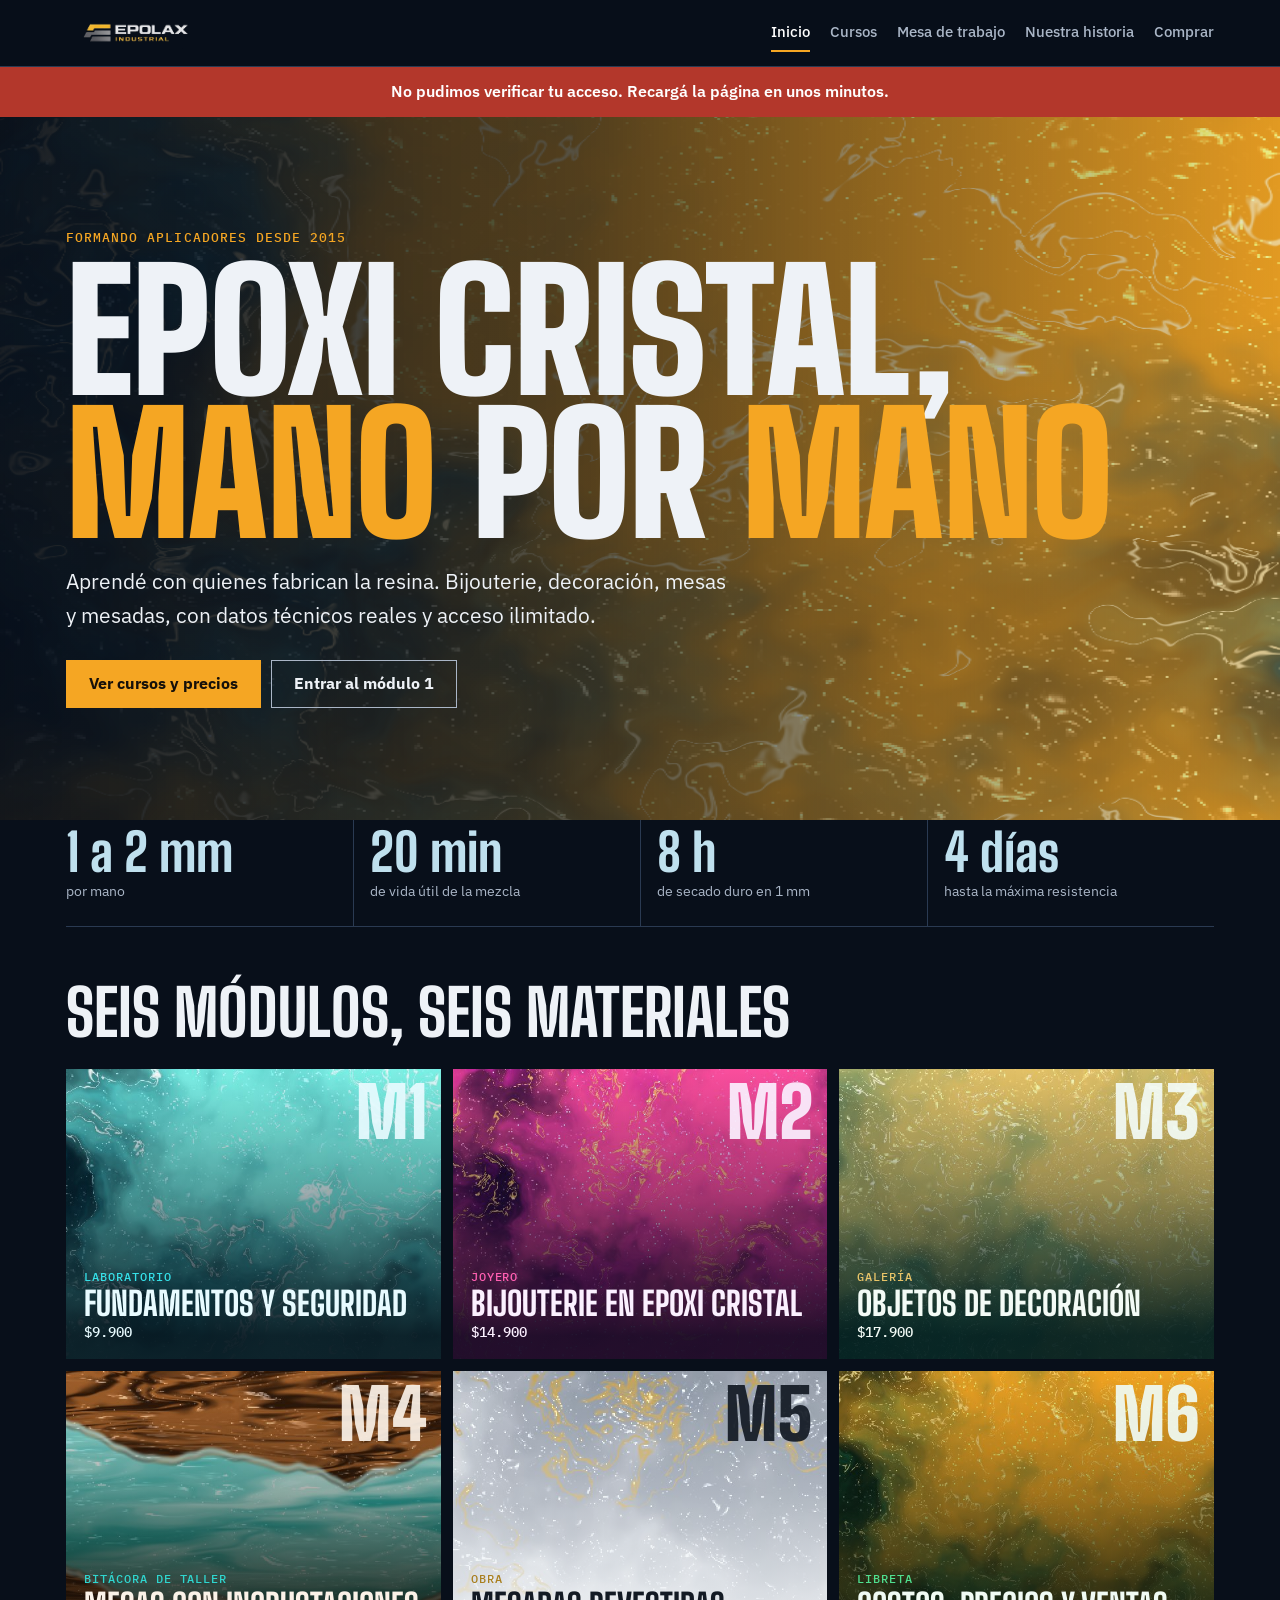
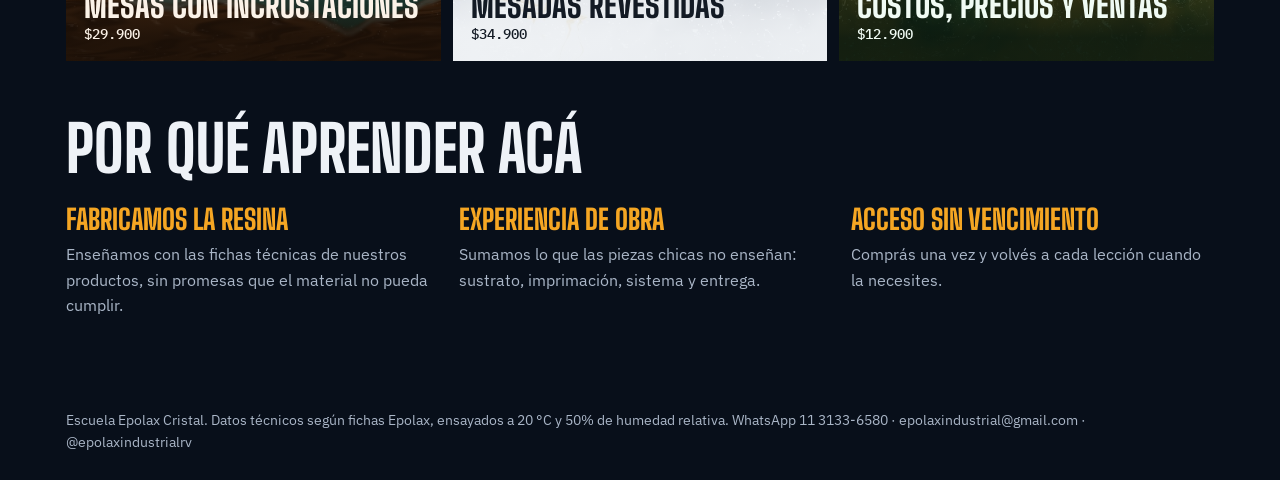
==== escuela.html @ 269de408 "Add the online course with Mercado Pago checkout Adds the Escuela Epolax Cristal page, a Checkout Pr" ====
<!doctype html>
<html lang="es-AR"><head><meta charset="utf-8"><meta name="viewport" content="width=device-width, initial-scale=1, viewport-fit=cover"></head><body>
<title>Escuela Epolax Cristal</title>
<meta name="claude:viewport-fit-sides" content="cover">
<link rel="preconnect" href="https://fonts.googleapis.com">
<link rel="preconnect" href="https://fonts.gstatic.com" crossorigin>
<link rel="stylesheet" href="https://fonts.googleapis.com/css2?family=Big+Shoulders+Display:wght@500;700;800;900&family=IBM+Plex+Mono:wght@400;500&family=IBM+Plex+Sans:wght@400;500;600;700&display=swap">
<style>
/* Concepto: la escuela es resina viva. Cada modulo tiene material, color y formato de leccion propios;
   la marca Epolax (noche + tipografia condensada) une el conjunto. */
:root {
  color-scheme: dark;
  --fondo: #080f1a; --pizarra: #0f1a2b; --placa: #16243a; --linea: #2a3a52;
  --texto: #eef2f7; --suave: #aab6c7; --acento: #f5a623; --acento2: #bfe0ee; --sobre: #16100a;
  --velo: 8, 15, 26; --rojo: #ff8f7f; --azul: #8cc4f2;
  --grad: linear-gradient(120deg, #0e4d6b, #080f1a 55%, #f5a623);
  --display: "Big Shoulders Display", "Arial Narrow", Impact, sans-serif;
  --cuerpo: "IBM Plex Sans", "Segoe UI", Arial, sans-serif;
  --dato: "IBM Plex Mono", Consolas, monospace;
}
[data-mod="m1"] { --fondo: #06161f; --pizarra: #0b2431; --placa: #103344; --linea: #1f4c60; --texto: #e8fbff; --suave: #9fc6d2; --acento: #35e0e8; --acento2: #b5fff1; --sobre: #04222a; --velo: 6, 22, 31; --grad: linear-gradient(120deg, #06202e, #0fa3b1 60%, #b5fff1); }
[data-mod="m2"] { --fondo: #150a24; --pizarra: #221238; --placa: #301a4e; --linea: #4c2f70; --texto: #fbf0ff; --suave: #c9b3d9; --acento: #ff5fb2; --acento2: #ffd166; --sobre: #2b0420; --velo: 21, 10, 36; --grad: linear-gradient(120deg, #1a0a2e, #b5179e 60%, #ffd166); }
[data-mod="m3"] { --fondo: #052020; --pizarra: #0a3030; --placa: #0f4141; --linea: #1f5e5b; --texto: #f3fbf6; --suave: #a9cfc6; --acento: #e8c468; --acento2: #4fd6c8; --sobre: #1d1503; --velo: 5, 32, 32; --grad: linear-gradient(120deg, #052f2f, #0b8a83 55%, #e8c468); }
[data-mod="m4"] { --fondo: #1a0f07; --pizarra: #29180c; --placa: #392213; --linea: #5a3a22; --texto: #fbf2e8; --suave: #d3bca6; --acento: #2fd6cf; --acento2: #e09a54; --sobre: #042322; --velo: 26, 15, 7; --grad: linear-gradient(120deg, #2a1608, #8a4b1f 50%, #12b5b0); }
[data-mod="m5"] { color-scheme: light; --fondo: #eef1f4; --pizarra: #ffffff; --placa: #e2e7ed; --linea: #c6cfda; --texto: #131a24; --suave: #4d5868; --acento: #a97f1f; --acento2: #5d6878; --sobre: #ffffff; --velo: 238, 241, 244; --rojo: #b3372b; --azul: #2b6cb0; --grad: linear-gradient(120deg, #ffffff, #dfe5ea 55%, #c9a24b); }
[data-mod="m6"] { --fondo: #07170f; --pizarra: #0d2519; --placa: #133424; --linea: #245238; --texto: #f0fbf4; --suave: #a8cdb6; --acento: #4fe08f; --acento2: #f5c04a; --sobre: #05190e; --velo: 7, 23, 15; --grad: linear-gradient(120deg, #0b1f14, #1f7a4d 55%, #f5a623); }
* { box-sizing: border-box; }
html { scroll-behavior: smooth; }
body { margin: 0; background: #080f1a; color: #eef2f7; font: 400 16px/1.6 var(--cuerpo); }
body::before { content: ""; position: fixed; inset: 0 0 auto; height: env(safe-area-inset-top, 0px); z-index: 10; background: #080f1a; }
#app { background: var(--fondo); color: var(--texto); transition: background-color .3s ease; }
a { color: inherit; }
h1, h2, h3 { margin: 0; text-wrap: balance; }
button, input { font: inherit; }
:focus-visible { outline: 2px solid var(--acento); outline-offset: 2px; }
.ancho { max-width: 1180px; margin-inline: auto; padding-left: max(16px, env(safe-area-inset-left, 0px)); padding-right: max(16px, env(safe-area-inset-right, 0px)); }
.cabecera { position: sticky; top: env(safe-area-inset-top, 0px); z-index: 9; background: rgba(8, 15, 26, .96); border-bottom: 1px solid #2a3a52; }
.cabecera .ancho { display: flex; align-items: center; justify-content: space-between; gap: 16px; min-height: 66px; flex-wrap: wrap; padding-block: 8px; }
.marca { display: block; line-height: 0; }
.marca img { height: 34px; width: auto; }
nav { display: flex; flex-wrap: wrap; gap: 4px 20px; }
nav a { font-weight: 500; font-size: 15px; text-decoration: none; color: #aab6c7; padding: 6px 0; border-bottom: 2px solid transparent; }
nav a:hover { color: #fff; }
nav a[aria-current="page"] { color: #fff; border-color: #f5a623; }
.vista { padding-block: 44px 72px; }
.etiqueta { margin: 0; font: 500 13px/1.4 var(--dato); letter-spacing: .08em; text-transform: uppercase; color: var(--acento); }
.titulo { font: 900 clamp(64px, 13vw, 172px)/.86 var(--display); text-transform: uppercase; letter-spacing: -.01em; margin-top: 12px; }
.titulo.chico { font-size: clamp(54px, 9.5vw, 118px); }
.titulo em { font-style: normal; color: var(--acento); }
h2.sec { font: 800 clamp(38px, 5.6vw, 64px)/1 var(--display); text-transform: uppercase; }

.banda { position: relative; overflow: hidden; background-image: var(--grad); background-size: cover; background-position: center; isolation: isolate; }
.banda canvas { position: absolute; inset: 0; width: 100%; height: 100%; display: block; z-index: -2; }
.velo { position: absolute; inset: 0; z-index: -1; background: linear-gradient(90deg, rgba(var(--velo), .92) 0%, rgba(var(--velo), .68) 46%, rgba(var(--velo), .08) 100%); pointer-events: none; }
.banda .ancho { padding-block: clamp(56px, 9vw, 112px); }
.banda.modulo .ancho { padding-block: clamp(44px, 6vw, 76px); }
.bajada { font-size: clamp(18px, 2vw, 21px); max-width: 32em; margin: 20px 0 28px; }
.acciones { display: flex; flex-wrap: wrap; gap: 10px; }
.boton { display: inline-flex; align-items: center; justify-content: center; min-height: 48px; padding: 9px 22px; border: 1px solid var(--acento); background: var(--acento); color: var(--sobre); font-weight: 700; text-decoration: none; cursor: pointer; transition: transform .15s ease, box-shadow .15s ease; }
.boton:hover { transform: translateY(-2px); box-shadow: 0 8px 0 -3px rgba(var(--velo), .9), 0 8px 0 -2px var(--acento); }
.boton.sec2 { background: transparent; color: var(--texto); border-color: var(--suave); }
.boton.sec2:hover { border-color: var(--acento); box-shadow: none; }
.boton:disabled { opacity: .4; cursor: default; transform: none; box-shadow: none; }

.ficha { display: grid; grid-template-columns: repeat(4, minmax(0, 1fr)); border-bottom: 1px solid var(--linea); margin-bottom: 54px; }
.ficha div { padding: 6px 16px 22px 0; }
.ficha div + div { border-left: 1px solid var(--linea); padding-left: 16px; }
.ficha b { display: block; font: 800 clamp(32px, 4.8vw, 52px)/1 var(--display); color: var(--acento2); }
.ficha span { font-size: 14px; color: var(--suave); }

.mosaico { display: grid; grid-template-columns: repeat(3, minmax(0, 1fr)); gap: 12px; margin: 24px 0 56px; }
.tesela { position: relative; isolation: isolate; display: grid; align-content: end; gap: 3px; min-height: 290px; padding: 18px; text-decoration: none; overflow: hidden; background-image: var(--grad); background-size: cover; background-position: center; color: var(--texto); transition: transform .2s ease; }
.tesela::before { content: ""; position: absolute; inset: 0; z-index: -1; background: linear-gradient(0deg, rgba(var(--velo), .94) 8%, rgba(var(--velo), .35) 58%, rgba(var(--velo), .02) 100%); }
.tesela:hover { transform: translateY(-5px); }
.tesela .cod { position: absolute; top: 8px; right: 14px; font: 900 70px/1 var(--display); color: var(--texto); opacity: .92; }
.tesela .fmt { font: 500 12px var(--dato); letter-spacing: .08em; text-transform: uppercase; color: var(--acento); }
.tesela h3 { font: 800 33px/1 var(--display); text-transform: uppercase; }
.tesela small { font: 500 14px var(--dato); }
.tres { display: grid; grid-template-columns: repeat(3, minmax(0, 1fr)); gap: 30px; margin-top: 24px; }
.tres h3 { font: 800 28px/1.05 var(--display); text-transform: uppercase; margin-bottom: 8px; color: var(--acento); }
.tres p { margin: 0; color: var(--suave); }

.lista-mod { margin-top: 26px; display: grid; gap: 10px; }
.fila-mod { display: grid; grid-template-columns: 150px minmax(0, 1fr) 100px 110px auto; gap: 18px; align-items: center; background: var(--pizarra); padding-right: 16px; color: var(--texto); }
.fila-mod .cod { display: grid; place-items: center; min-height: 104px; font: 900 44px/1 var(--display); background-image: var(--grad); background-size: cover; background-position: center; color: var(--texto); text-shadow: 0 1px 8px rgba(var(--velo), .9); }
.fila-mod h3 { font: 800 28px/1.05 var(--display); text-transform: uppercase; }
.fila-mod p { margin: 3px 0 0; color: var(--suave); font-size: 15px; }
.fila-mod .num { font: 500 14px var(--dato); color: var(--suave); }
.fila-mod .precio { font: 500 19px var(--dato); }
.packs { display: grid; grid-template-columns: repeat(3, minmax(0, 1fr)); gap: 12px; margin-top: 24px; }
.pack { padding: 24px 20px; background: var(--pizarra); border-top: 4px solid var(--linea); display: grid; gap: 10px; align-content: start; }
.pack.dest { border-top-color: var(--acento); background: var(--placa); }
.pack h3 { font: 800 32px/1 var(--display); text-transform: uppercase; }
.pack .p { font: 500 27px var(--dato); }
.pack s { color: var(--suave); font: 400 14px var(--dato); }
.pack p { margin: 0; color: var(--suave); font-size: 15px; }

.campus { display: grid; grid-template-columns: 290px minmax(0, 1fr); gap: 44px; align-items: start; }
.lateral { position: sticky; top: 90px; display: grid; gap: 12px; max-height: calc(100vh - 110px); overflow: auto; padding-right: 4px; }
.pila { display: flex; flex-direction: column-reverse; gap: 2px; padding: 8px; background: var(--pizarra); border: 1px solid var(--linea); }
.pila i { display: block; height: 7px; background: var(--placa); }
.pila i.ok { background: linear-gradient(90deg, var(--acento2), var(--acento)); }
.nota-pila { margin: 0; font: 400 13px/1.4 var(--dato); color: var(--suave); }
.lecciones { list-style: none; margin: 0; padding: 0; display: grid; gap: 2px; }
.lecciones button { width: 100%; display: grid; grid-template-columns: 24px minmax(0, 1fr); gap: 8px; text-align: left; padding: 8px 9px; background: transparent; border: 0; color: var(--suave); cursor: pointer; line-height: 1.3; font-size: 15px; }
.lecciones button:hover { background: var(--pizarra); color: var(--texto); }
.lecciones button[aria-current="true"] { background: var(--placa); color: var(--texto); box-shadow: inset 3px 0 0 var(--acento); }
.lecciones .n { font: 500 13px/1.5 var(--dato); }
.lecciones .hecha .n { color: var(--acento); }

article.leccion { max-width: 780px; min-width: 0; }
article.leccion h2 { font: 800 clamp(40px, 6.2vw, 66px)/.98 var(--display); text-transform: uppercase; margin: 6px 0 22px; }
article.leccion h3 { font: 700 22px/1.25 var(--cuerpo); margin: 0 0 10px; }
article.leccion p, article.leccion li { color: var(--texto); }
.bloque { margin-top: 30px; }
article.leccion ol { list-style: none; counter-reset: paso; padding: 0; display: grid; gap: 10px; }
article.leccion ol li { counter-increment: paso; position: relative; padding-left: 46px; min-height: 32px; }
article.leccion ol li::before { content: counter(paso); position: absolute; left: 0; top: 0; width: 32px; height: 32px; display: grid; place-items: center; font: 500 14px var(--dato); background: var(--acento); color: var(--sobre); }
article.leccion ul { padding-left: 22px; display: grid; gap: 7px; }
article.leccion ul li::marker { color: var(--acento); }
article.leccion ul.control { list-style: none; padding-left: 0; }
article.leccion ul.control li { padding-left: 28px; position: relative; }
article.leccion ul.control li::before { content: ""; position: absolute; left: 0; top: 5px; width: 15px; height: 15px; border: 1.5px solid var(--acento); }
.tabla { overflow-x: auto; margin: 16px 0; border: 1px solid var(--linea); background: var(--pizarra); }
table { border-collapse: collapse; width: 100%; font-size: 15px; font-variant-numeric: tabular-nums; }
th { text-align: left; background: var(--placa); padding: 10px 12px; white-space: nowrap; }
td { padding: 9px 12px; border-top: 1px solid var(--linea); vertical-align: top; min-width: 96px; }
.nota { margin: 18px 0; padding: 12px 15px; background: var(--pizarra); border-left: 4px solid var(--suave); }
.nota b { display: block; font: 500 12px var(--dato); letter-spacing: .07em; text-transform: uppercase; margin-bottom: 3px; }
.nota p { margin: 0; }
.nS { border-color: var(--rojo); } .nS b { color: var(--rojo); }
.nT { border-color: var(--acento); } .nT b { color: var(--acento); }
.nF { border-color: var(--azul); } .nF b { color: var(--azul); }
.diagrama { display: block; width: 100%; margin: 18px 0; background: #fff; }
.video { display: block; margin: 0 0 24px; }
.video video { display: block; width: 100%; max-height: 70vh; background: #000; }
.video.enlace { display: grid; grid-template-columns: 56px minmax(0, 1fr); gap: 14px; align-items: center; padding: 13px 15px; background: var(--placa); text-decoration: none; color: var(--texto); }
.video.enlace:hover { outline: 2px solid var(--acento); }
.video strong { display: block; line-height: 1.3; }
.video small { color: var(--acento); font: 500 13px var(--dato); }
.play { width: 46px; height: 46px; border-radius: 50%; background: var(--acento); position: relative; }
.play::after { content: ""; position: absolute; left: 18px; top: 13px; border-left: 15px solid var(--sobre); border-block: 10px solid transparent; }
.navega { display: flex; justify-content: space-between; align-items: center; flex-wrap: wrap; gap: 10px; margin-top: 34px; padding-top: 18px; border-top: 1px solid var(--linea); }

/* Formato propio de cada modulo */
/* M1 Laboratorio: papel milimetrado y fichas de datos */
[data-mod="m1"] .vista { background-image: linear-gradient(rgba(53, 224, 232, .06) 1px, transparent 1px), linear-gradient(90deg, rgba(53, 224, 232, .06) 1px, transparent 1px); background-size: 24px 24px; max-width: none; }
[data-mod="m1"] .vista > .campus { max-width: 1148px; margin-inline: auto; }
[data-mod="m1"] article.leccion ol li::before { content: counter(paso, decimal-leading-zero); background: transparent; color: var(--acento); border: 1px solid var(--acento); }
[data-mod="m1"] .tabla { border-width: 2px 1px 1px; border-top-color: var(--acento); }
[data-mod="m1"] .nota { border-left-style: double; border-left-width: 6px; }
/* M2 Joyero: tarjetas de pieza y numeros tallados como gema */
[data-mod="m2"] .bloque { padding: 20px; background: var(--pizarra); box-shadow: 0 0 0 1px var(--linea), 6px 6px 0 var(--placa); clip-path: polygon(16px 0, calc(100% - 16px) 0, 100% 16px, 100% calc(100% - 16px), calc(100% - 16px) 100%, 16px 100%, 0 calc(100% - 16px), 0 16px); }
[data-mod="m2"] .bloque h3 { color: var(--acento2); }
[data-mod="m2"] article.leccion ol li::before { clip-path: polygon(50% 0, 100% 28%, 100% 72%, 50% 100%, 0 72%, 0 28%); background: linear-gradient(135deg, var(--acento), var(--acento2)); }
[data-mod="m2"] .diagrama, [data-mod="m2"] .video.enlace { clip-path: polygon(12px 0, 100% 0, 100% calc(100% - 12px), calc(100% - 12px) 100%, 0 100%, 0 12px); }
/* M3 Galeria: cada proyecto se presenta como obra con marco */
[data-mod="m3"] .bloque { padding: 22px 20px; border: 1px solid var(--acento); outline: 1px solid var(--linea); outline-offset: 5px; margin-inline: 6px; }
[data-mod="m3"] .bloque h3 { font: 800 30px/1 var(--display); text-transform: uppercase; color: var(--acento); }
[data-mod="m3"] article.leccion ol li::before { border-radius: 50%; }
/* M4 Bitacora: linea de tiempo de taller */
[data-mod="m4"] article.leccion ol { gap: 0; }
[data-mod="m4"] article.leccion ol li { padding-bottom: 16px; }
[data-mod="m4"] article.leccion ol li::after { content: ""; position: absolute; left: 15px; top: 32px; bottom: 0; width: 2px; background: var(--acento2); }
[data-mod="m4"] article.leccion ol li:last-child::after { display: none; }
[data-mod="m4"] .bloque { padding-left: 16px; border-left: 6px solid var(--acento2); }
[data-mod="m4"] td:first-child { font-family: var(--dato); color: var(--acento); }
/* M5 Obra: superficie clara, tarjetas de marmol y etapas por capas */
[data-mod="m5"] .bloque { padding: 20px; background: var(--pizarra); box-shadow: 0 2px 16px rgba(19, 26, 36, .1); }
[data-mod="m5"] article.leccion ol li::before { width: 32px; background: var(--texto); color: var(--fondo); }
[data-mod="m5"] article.leccion ol li:nth-child(2n)::before { background: var(--acento); }
[data-mod="m5"] .banda .titulo, [data-mod="m5"] .banda .bajada { color: #131a24; }
/* M6 Libreta: planilla contable con renglones y totales */
[data-mod="m6"] article.leccion .tabla { border-style: dashed; }
[data-mod="m6"] table { font-family: var(--dato); font-size: 14px; }
[data-mod="m6"] td { border-top-style: dashed; }
[data-mod="m6"] td:last-child { text-align: right; color: var(--acento2); }
[data-mod="m6"] th:last-child { text-align: right; }
[data-mod="m6"] .bloque { background-image: repeating-linear-gradient(transparent 0 31px, rgba(79, 224, 143, .08) 31px 32px); }
[data-mod="m6"] article.leccion ol li::before { background: transparent; color: var(--acento); border-bottom: 2px solid var(--acento); }

.herramientas { display: grid; grid-template-columns: repeat(2, minmax(0, 1fr)); gap: 12px; margin-top: 24px; }
.panel { background: var(--pizarra); padding: 22px 20px; display: grid; gap: 14px; align-content: start; min-width: 0; }
.panel.doble { grid-column: 1 / -1; }
.panel h3 { font: 800 32px/1 var(--display); text-transform: uppercase; }
.panel > p { margin: 0; color: var(--suave); font-size: 15px; }
.campos { display: grid; grid-template-columns: repeat(auto-fit, minmax(130px, 1fr)); gap: 12px; }
label { display: grid; gap: 4px; font-size: 14px; color: var(--suave); }
[hidden] { display: none !important; }
input[type="number"], input[type="email"], input[type="text"] { width: 100%; min-height: 44px; padding: 8px 10px; background: var(--fondo); border: 1px solid var(--linea); color: var(--texto); font-family: var(--dato); }
.resultado { display: grid; grid-template-columns: repeat(auto-fit, minmax(120px, 1fr)); gap: 12px; }
.resultado div { border-top: 2px solid var(--acento); padding-top: 7px; }
.resultado b { display: block; font: 500 22px var(--dato); }
.resultado span { font-size: 13px; color: var(--suave); }
.aviso { padding: 10px 13px; background: var(--placa); border-left: 3px solid var(--acento); font-size: 15px; }
.aviso.mal { border-color: var(--rojo); }
.reloj { font: 500 clamp(52px, 10vw, 76px)/1 var(--dato); font-variant-numeric: tabular-nums; color: var(--acento2); }
.reloj.fin { color: var(--rojo); }
.agenda { list-style: none; margin: 0; padding: 0; display: grid; gap: 6px; }
.agenda li { display: flex; justify-content: space-between; gap: 12px; border-bottom: 1px solid var(--linea); padding-bottom: 6px; font-size: 15px; }
.agenda b { font: 500 14px var(--dato); text-align: right; }
.hitos { list-style: none; margin: 26px 0 0; padding: 0; display: grid; border-left: 2px solid var(--acento); }
.hitos li { padding: 0 0 26px 22px; position: relative; max-width: 42em; }
.hitos li::before { content: ""; position: absolute; left: -7px; top: 8px; width: 12px; height: 12px; background: var(--acento); }
.hitos b { display: block; font: 800 36px/1 var(--display); }
.hitos p { margin: 5px 0 0; color: var(--suave); }
.estado { padding: 12px 16px; background: #f5a623; color: #16100a; font-weight: 600; text-align: center; }
.estado.error { background: #b3372b; color: #fff; }
.muro { display: grid; gap: 14px; max-width: 560px; margin-top: 16px; padding: 24px 20px; background: var(--placa); }
article.leccion .muro h3, .muro h3 { font: 800 34px/1 var(--display); text-transform: uppercase; margin: 0; }
article.leccion .muro p, .muro p { margin: 0; color: var(--suave); }
.muro .precio-muro { font: 500 30px var(--dato); color: var(--texto); }
.muro form { display: grid; gap: 10px; }
.muro summary { cursor: pointer; color: var(--texto); }
.muro details form { margin-top: 12px; }
article.leccion .muro .mensaje, .mensaje { min-height: 1.4em; color: var(--rojo); font-size: 15px; }
.lateral .boton { font-size: 15px; min-height: 42px; }
.prevista { font-size: 14px; color: #aab6c7; padding-block: 18px 26px; }
@media (max-width: 880px) {
  .campus { grid-template-columns: minmax(0, 1fr); gap: 24px; }
  .lateral { position: static; max-height: none; }
  .tres, .packs, .herramientas, .mosaico { grid-template-columns: minmax(0, 1fr); }
  .tesela { min-height: 210px; }
  .ficha { grid-template-columns: repeat(2, minmax(0, 1fr)); }
  .ficha div:nth-child(3) { border-left: 0; padding-left: 0; }
  .fila-mod { grid-template-columns: 74px minmax(0, 1fr); padding-right: 12px; gap: 10px 12px; }
  .fila-mod .cod { grid-row: span 3; min-height: 100%; font-size: 30px; }
  .fila-mod .num { display: none; }
  .fila-mod .precio, .fila-mod .acc { grid-column: 2; }
  .fila-mod .acc { padding-bottom: 12px; }
  .velo { background: linear-gradient(90deg, rgba(var(--velo), .9), rgba(var(--velo), .55)); }
}
@media (prefers-reduced-motion: reduce) { * { transition: none !important; scroll-behavior: auto !important; } }
</style>

<header class="cabecera"><div class="ancho">
  <a class="marca" href="#inicio" aria-label="Inicio"><img src="[data-uri]" alt="Epolax Industrial"></a>
  <nav aria-label="Principal">
    <a href="#inicio" data-nav="inicio">Inicio</a>
    <a href="#cursos" data-nav="cursos">Cursos</a>
    <a href="#mesa" data-nav="mesa">Mesa de trabajo</a>
    <a href="#historia" data-nav="historia">Nuestra historia</a>
    <a href="#comprar" data-nav="comprar" id="nav-comprar" hidden>Comprar</a>
  </nav>
</div></header>

<div id="estado-pago" class="estado" role="status" hidden></div>
<main id="app"></main>

<footer class="ancho prevista">
  Escuela Epolax Cristal. Datos técnicos según fichas Epolax, ensayados a 20 °C y 50% de humedad relativa. WhatsApp 11 3133-6580 · epolaxindustrial@gmail.com · @epolaxindustrialrv
</footer>

<script>
const DATOS = {"modulos": [{"id": "m1", "codigo": "M1", "titulo": "Fundamentos y seguridad", "sub": "Lo que tenés que dominar antes de abrir el primer envase", "precio": 9900, "lecciones": [{"titulo": "Qué es el epoxi cristal", "html": "<a class=\"video enlace\" href=\"https://www.instagram.com/reel/DXetxH6DhAG/\" target=\"_blank\" rel=\"noopener\"><span class=\"play\" aria-hidden=\"true\"><\/span><span><strong>Resina epoxi cristalina en detalle<\/strong><small>Ver en Instagram<\/small><\/span><\/a><p>La resina epoxi es un sistema de dos componentes. El <strong>componente A<\/strong> es la resina y el <strong>componente B<\/strong> es el endurecedor. Al mezclarlos empieza una reacción química que los convierte en un sólido. No seca por evaporación, como una pintura: cura.<\/p><p>Eso explica tres reglas de todo el curso:<\/p><ul><li>Si la proporción está mal, parte del material queda sin reaccionar y la pieza queda blanda o pegajosa.<\/li><li>La reacción genera calor. Cuanto más material junto, más calor.<\/li><li>Una vez que empieza, no se detiene. Solo podés trabajar a tiempo.<\/li><\/ul><section class=\"bloque\"><h3>Qué vas a encontrar en el mercado<\/h3><div class=\"tabla\"><table><thead><tr><th scope=\"col\">Tipo<\/th><th scope=\"col\">Para qué sirve<\/th><th scope=\"col\">Dónde se equivoca la gente<\/th><\/tr><\/thead><tbody><tr><td>Epoxi de revestimiento<\/td><td>Capas finas: mesas, bandejas, cuadros, mesadas<\/td><td>Usarla para coladas gruesas: se recalienta<\/td><\/tr><tr><td>Epoxi de colada gruesa<\/td><td>Mesas río y moldes profundos<\/td><td>Apurarla: cura más lento y hay que esperarla<\/td><\/tr><tr><td>Resina UV<\/td><td>Bijouterie muy chica; cura con lámpara<\/td><td>Usarla en piezas gruesas u opacas: no cura por dentro<\/td><\/tr><tr><td>Resina poliéster<\/td><td>Piezas técnicas y náutica<\/td><td>Usarla en interiores: olor fuerte y contracción<\/td><\/tr><\/tbody><\/table><\/div><aside class=\"nota nF\"><b>Mirá la ficha técnica<\/b><p><strong>Resina Epoxi Cristal<\/strong> es un epoxi de revestimiento, de dos componentes y sin solventes. Se aplica en manos de <strong>1 a 2 mm<\/strong>. Todo este módulo trabaja con esa medida. Antes de comprar cualquier resina, buscá en su ficha la mezcla, la vida útil, el espesor por mano y el curado.<\/p><\/aside><\/section><section class=\"bloque\"><h3>Vocabulario de taller<\/h3><div class=\"tabla\"><table><thead><tr><th scope=\"col\">Palabra<\/th><th scope=\"col\">Qué significa<\/th><\/tr><\/thead><tbody><tr><td>Pot life<\/td><td>Tiempo que la mezcla sigue trabajable dentro del vaso<\/td><\/tr><tr><td>Exotermia<\/td><td>Calor que genera la reacción<\/td><\/tr><tr><td>Colada<\/td><td>Vertido de resina<\/td><\/tr><tr><td>Curado<\/td><td>Proceso hasta alcanzar la dureza final<\/td><\/tr><tr><td>Ventana de repintado<\/td><td>Lapso en que una capa nueva se une químicamente a la anterior sin lijar<\/td><\/tr><tr><td>Doming<\/td><td>Capa con efecto gota, abombada, que se sostiene por tensión superficial<\/td><\/tr><tr><td>Blush<\/td><td>Película cerosa que aparece con humedad o frío<\/td><\/tr><tr><td>Imprimación<\/td><td>Primera mano que sella el sustrato y mejora la adherencia<\/td><\/tr><\/tbody><\/table><\/div><\/section>"}, {"titulo": "Seguridad primero", "html": ""}, {"titulo": "Tu lugar y tus herramientas", "html": ""}, {"titulo": "Mezcla perfecta", "html": ""}, {"titulo": "Colada, burbujas y curado", "html": ""}, {"titulo": "Color e inclusiones", "html": ""}, {"titulo": "Terminaciones y limpieza", "html": ""}, {"titulo": "Diagnóstico de problemas", "html": ""}, {"titulo": "Práctica del módulo", "html": ""}]}, {"id": "m2", "codigo": "M2", "titulo": "Bijouterie en epoxi cristal", "sub": "Aros, dijes, anillos y moldes hechos en casa", "precio": 14900, "lecciones": [{"titulo": "Qué hace vendible a una pieza", "html": ""}, {"titulo": "Moldes: comprados, caseros y sin molde", "html": ""}, {"titulo": "Técnica de colada chica", "html": ""}, {"titulo": "Proyectos de la colección", "html": ""}, {"titulo": "Armado, herrajes y presentación", "html": ""}, {"titulo": "Costo y práctica", "html": ""}]}, {"id": "m3", "codigo": "M3", "titulo": "Objetos de decoración", "sub": "Posavasos, bandejas, relojes, letras, lámparas y cuadros", "precio": 17900, "lecciones": [{"titulo": "Elegí qué producir", "html": ""}, {"titulo": "Bases y sustratos", "html": ""}, {"titulo": "Posavasos terrazo y mármol", "html": ""}, {"titulo": "Bandeja agatada", "html": ""}, {"titulo": "Reloj de pared", "html": ""}, {"titulo": "Letras con flores", "html": ""}, {"titulo": "Lámpara con luz LED", "html": ""}, {"titulo": "Cuadro de pouring", "html": ""}, {"titulo": "Práctica y costos", "html": ""}]}, {"id": "m4", "codigo": "M4", "titulo": "Mesas con incrustaciones", "sub": "De la tapa y el marco a la terminación final", "precio": 29900, "lecciones": [{"titulo": "Elegí el proceso correcto", "html": ""}, {"titulo": "Diseñar la mesa y calcular", "html": ""}, {"titulo": "Tapa y objetos", "html": ""}, {"titulo": "Marco sin fugas", "html": ""}, {"titulo": "Las manos, paso a paso", "html": ""}, {"titulo": "¿Y la mesa río?", "html": ""}, {"titulo": "Terminación", "html": ""}, {"titulo": "Patas, entrega y cuidados", "html": ""}, {"titulo": "Plan de trabajo y práctica", "html": ""}]}, {"id": "m5", "codigo": "M5", "titulo": "Mesadas revestidas", "sub": "Diagnóstico, sistema, efecto mármol y entrega de obra", "precio": 34900, "lecciones": [{"titulo": "Pensá en sistema, no en producto", "html": ""}, {"titulo": "Diagnóstico de la mesada", "html": ""}, {"titulo": "Protección de la obra y seguridad", "html": ""}, {"titulo": "Preparación e imprimación", "html": ""}, {"titulo": "Calcular material", "html": ""}, {"titulo": "Color y efecto mármol", "html": ""}, {"titulo": "Capa cristal y protección final", "html": ""}, {"titulo": "Entrega, garantía y cuidados", "html": ""}, {"titulo": "Cronograma de obra", "html": ""}]}, {"id": "m6", "codigo": "M6", "titulo": "Costos, precios y ventas", "sub": "Cómo cobrar bien tu trabajo y conseguir clientes", "precio": 12900, "lecciones": [{"titulo": "Por qué tantos cobran de menos", "html": ""}, {"titulo": "Costo real de una pieza", "html": ""}, {"titulo": "Fórmula de precio", "html": ""}, {"titulo": "Presupuestar una obra", "html": ""}, {"titulo": "Cómo mostrar tu trabajo", "html": ""}, {"titulo": "Cómo vender", "html": ""}, {"titulo": "Formalidad", "html": ""}, {"titulo": "Plan de 30 días", "html": ""}]}]};
const VENTA = "venta" === "venta";
const PRECIO_CURSO = 84900;
let conAcceso = !VENTA;
const WA = "https://wa.me/5491131336580?text=";
const ARS = (n) => "$" + Math.round(n).toLocaleString("es-AR");
const app = document.getElementById("app");
const clave = "epolax-lecciones";
const leer = (k, d) => { try { return JSON.parse(localStorage.getItem(k)) ?? d; } catch (e) { return d; } };
const guardar = (k, v) => { try { localStorage.setItem(k, JSON.stringify(v)); } catch (e) { /* sin almacenamiento */ } };
let hechas = leer(clave, {});
let leccionActual = {};
const FORMATO = { m1: "Laboratorio", m2: "Joyero", m3: "Galería", m4: "Bitácora de taller", m5: "Obra", m6: "Libreta" };
const PACKS = [
  { n: "Pack Taller", p: 39900, m: ["m1", "m2", "m3", "m6"], t: "Para hacer y vender piezas: fundamentos, bijouterie, decoración y negocio." },
  { n: "Escuela Completa", p: 84900, m: ["m1", "m2", "m3", "m4", "m5", "m6"], t: "Los 6 módulos, certificado de cursada y grupo de asesoría.", dest: true },
  { n: "Pack Obra", p: 64900, m: ["m1", "m4", "m5", "m6"], t: "Para mesas y mesadas: fundamentos, tapas con incrustaciones, revestimiento y presupuestos." },
];
const comprar = (nombre) => WA + encodeURIComponent("Hola, quiero comprar " + nombre + " de la Escuela Epolax Cristal.");

/* Arte de resina: cada material es una receta del mismo sombreador. */
const ARTE = {
  inicio: { c: ["#071b2c", "#0e6a8a", "#f5a623", "#ffe6a8"], esc: 2.1, ban: 3, ani: 1, rio: 0, gli: 0 },
  m1: { c: ["#04202c", "#0c8fa0", "#7ff5ea", "#ffffff"], esc: 2.4, ban: 2, ani: 1, rio: 0, gli: 0 },
  m2: { c: ["#1a0a2e", "#b5179e", "#ff4f9e", "#ffd166"], esc: 3.2, ban: 2.5, ani: 1, rio: 0, gli: .012 },
  m3: { c: ["#052f2f", "#0b8a83", "#e8c468", "#fdf6e3"], esc: 1.6, ban: 13, ani: 1, rio: 0, gli: 0 },
  m4: { c: ["#2e1809", "#a2602b", "#0fb3ae", "#c7fbf4"], esc: 2.2, ban: 9, ani: .16, rio: .17, gli: 0 },
  m5: { c: ["#f4f6f8", "#ffffff", "#8c95a3", "#c9a24b"], esc: 1.7, ban: 1.5, ani: 1, rio: 0, gli: 0 },
  m6: { c: ["#0b1f14", "#1f7a4d", "#f5a623", "#ffe08a"], esc: 2.6, ban: 5, ani: 1, rio: 0, gli: .004 },
};
const FRAG = `#extension GL_OES_standard_derivatives : enable
precision highp float;
uniform vec2 R, M; uniform float T, ESC, BAN, ANI, RIO, GLI; uniform vec3 A, B, C, D;
float h(vec2 p){return fract(sin(dot(p,vec2(127.1,311.7)))*43758.5453);}
float n(vec2 p){vec2 i=floor(p),f=fract(p);f=f*f*(3.-2.*f);return mix(mix(h(i),h(i+vec2(1,0)),f.x),mix(h(i+vec2(0,1)),h(i+vec2(1,1)),f.x),f.y);}
float fbm(vec2 p){float v=0.,a=.5;mat2 m=mat2(.8,.6,-.6,.8);for(int i=0;i<5;i++){v+=a*n(p);p=m*p*2.02;a*=.5;}return v;}
void main(){
  vec2 uv=gl_FragCoord.xy/R, p=(gl_FragCoord.xy-.5*R)/R.y*ESC;
  vec2 d=uv-M; p+=d*exp(-dot(d,d)*16.)*1.6;
  p.x*=ANI;
  float t=T*.04;
  vec2 q=vec2(fbm(p+t),fbm(p+vec2(5.2,1.3)-t*.7));
  vec2 r=vec2(fbm(p+3.2*q+vec2(1.7,9.2)+t*.6),fbm(p+3.2*q+vec2(8.3,2.8)-t*.5));
  float f=fbm(p+3.4*r);
  vec3 col=mix(A,B,smoothstep(.2,.75,f));
  float b=abs(fract((f+length(r)*.5)*BAN)-.5)*2.;
  if(RIO>0.){
    col=mix(A,B,smoothstep(.1,.9,b));
    float w=abs(uv.y-.5+(fbm(vec2(gl_FragCoord.x/R.y*1.6,3.+t))-.5)*.5);
    float m=smoothstep(RIO*1.5,RIO*1.5-.025,w);
    col=mix(col,mix(C,D,smoothstep(.3,.8,f)),m);
    col=mix(col,D,smoothstep(.02,.0,abs(w-RIO*1.5))*.8);
  }else{
    col=mix(col,C,smoothstep(.45,.95,length(q)*.9+r.x*.35));
    col=mix(col,D,(1.-smoothstep(0.,.07,b))*.9);
  }
  vec3 N=normalize(vec3(-dFdx(f)*R.y*.3,-dFdy(f)*R.y*.3,1.));
  vec3 L=normalize(vec3(.3,.5,.8));
  col+=pow(max(reflect(-L,N).z,0.),36.)*.5;
  if(GLI>0.){float g=step(1.-GLI,h(floor(gl_FragCoord.xy/2.)+floor(T*2.5)));col+=g*D*f*1.8;}
  gl_FragColor=vec4(col,1.);
}`;
const rgb = (x) => [1, 3, 5].map((i) => parseInt(x.slice(i, i + 2), 16) / 255);
function crearGL(lienzo) {
  const gl = lienzo.getContext("webgl", { antialias: false, alpha: false, preserveDrawingBuffer: true });
  if (!gl || !gl.getExtension("OES_standard_derivatives")) return null;
  const sh = (tipo, src) => { const s = gl.createShader(tipo); gl.shaderSource(s, src); gl.compileShader(s); return s; };
  const prog = gl.createProgram();
  gl.attachShader(prog, sh(gl.VERTEX_SHADER, "attribute vec2 a;void main(){gl_Position=vec4(a,0.,1.);}"));
  gl.attachShader(prog, sh(gl.FRAGMENT_SHADER, FRAG));
  gl.linkProgram(prog);
  if (!gl.getProgramParameter(prog, gl.LINK_STATUS)) return null;
  gl.useProgram(prog);
  gl.bindBuffer(gl.ARRAY_BUFFER, gl.createBuffer());
  gl.bufferData(gl.ARRAY_BUFFER, new Float32Array([-1, -1, 3, -1, -1, 3]), gl.STATIC_DRAW);
  const a = gl.getAttribLocation(prog, "a");
  gl.enableVertexAttribArray(a); gl.vertexAttribPointer(a, 2, gl.FLOAT, false, 0, 0);
  const u = (n) => gl.getUniformLocation(prog, n);
  return { gl, u: Object.fromEntries(["R", "M", "T", "ESC", "BAN", "ANI", "RIO", "GLI", "A", "B", "C", "D"].map((n) => [n, u(n)])) };
}
function dibujar(m, arte, t, mx, my) {
  const { gl, u } = m;
  gl.viewport(0, 0, gl.drawingBufferWidth, gl.drawingBufferHeight);
  gl.uniform2f(u.R, gl.drawingBufferWidth, gl.drawingBufferHeight);
  gl.uniform2f(u.M, mx, my); gl.uniform1f(u.T, t);
  gl.uniform1f(u.ESC, arte.esc); gl.uniform1f(u.BAN, arte.ban); gl.uniform1f(u.ANI, arte.ani);
  gl.uniform1f(u.RIO, arte.rio); gl.uniform1f(u.GLI, arte.gli);
  ["A", "B", "C", "D"].forEach((k, i) => gl.uniform3fv(u[k], rgb(arte.c[i])));
  gl.drawArrays(gl.TRIANGLES, 0, 3);
}
const quieto = matchMedia("(prefers-reduced-motion: reduce)").matches;
let vivo = null;
function animar(banda) {
  if (vivo) { cancelAnimationFrame(vivo.raf); vivo = null; }
  const lienzo = banda && banda.querySelector("canvas");
  if (!lienzo) return;
  const m = crearGL(lienzo);
  if (!m) { lienzo.hidden = true; return; }
  const arte = ARTE[banda.dataset.arte];
  const estado = { raf: 0, mx: -2, my: -2, gx: -2, gy: -2 };
  vivo = estado;
  const medir = () => { const e = Math.min(devicePixelRatio || 1, 1.25) * .7; lienzo.width = Math.max(lienzo.clientWidth * e, 2); lienzo.height = Math.max(lienzo.clientHeight * e, 2); };
  medir();
  banda.addEventListener("pointermove", (ev) => { const r = banda.getBoundingClientRect(); estado.gx = (ev.clientX - r.left) / r.width; estado.gy = 1 - (ev.clientY - r.top) / r.height; });
  banda.addEventListener("pointerleave", () => { estado.gx = -2; estado.gy = -2; });
  let ultimo = 0;
  const cuadro = (ms) => {
    if (vivo !== estado || !lienzo.isConnected) return;
    if (ms - ultimo > 33 && !document.hidden) {
      ultimo = ms;
      if (lienzo.clientWidth * .7 > lienzo.width + 40) medir();
      estado.mx += (estado.gx - estado.mx) * .12; estado.my += (estado.gy - estado.my) * .12;
      dibujar(m, arte, 18 + ms / 1000, estado.mx, estado.my);
    }
    estado.raf = requestAnimationFrame(cuadro);
  };
  dibujar(m, arte, 18, -2, -2);
  if (!quieto) estado.raf = requestAnimationFrame(cuadro);
}
const texturas = {};
function pintarTexturas() {
  const piezas = document.querySelectorAll("[data-textura]");
  if (!piezas.length) return;
  if (!texturas.motor) {
    const l = document.createElement("canvas"); l.width = 640; l.height = 440;
    texturas.lienzo = l; texturas.motor = crearGL(l) || "no";
  }
  piezas.forEach((p) => {
    const id = p.dataset.textura;
    if (texturas.motor === "no") return;
    if (!texturas[id]) { dibujar(texturas.motor, ARTE[id], 21, -2, -2); texturas[id] = texturas.lienzo.toDataURL("image/jpeg", .82); }
    p.style.backgroundImage = `url(${texturas[id]})`;
  });
}

function vistaInicio() {
  const teselas = DATOS.modulos.map((m) => `<a class="tesela" data-mod="${m.id}" data-textura="${m.id}" href="#${m.id}">
    <span class="cod">${m.codigo}</span><span class="fmt">${FORMATO[m.id]}</span><h3>${m.titulo}</h3><small>${ARS(m.precio)}</small></a>`).join("");
  return `<section class="banda" data-arte="inicio"><canvas aria-hidden="true"></canvas><div class="velo"></div><div class="ancho">
      <p class="etiqueta">Formando aplicadores desde 2015</p>
      <h1 class="titulo">Epoxi cristal, <em>mano</em> por <em>mano</em></h1>
      <p class="bajada">Aprendé con quienes fabrican la resina. Bijouterie, decoración, mesas y mesadas, con datos técnicos reales y acceso ilimitado.</p>
      <div class="acciones"><a class="boton" href="#cursos">Ver cursos y precios</a><a class="boton sec2" href="#m1">Entrar al módulo 1</a></div>
    </div></section>
  <div class="ancho">
  <section class="ficha" aria-label="Datos de Resina Epoxi Cristal">
    <div><b>1 a 2 mm</b><span>por mano</span></div>
    <div><b>20 min</b><span>de vida útil de la mezcla</span></div>
    <div><b>8 h</b><span>de secado duro en 1 mm</span></div>
    <div><b>4 días</b><span>hasta la máxima resistencia</span></div>
  </section>
  <section><h2 class="sec">Seis módulos, seis materiales</h2><div class="mosaico">${teselas}</div></section>
  <section style="padding-bottom:72px">
    <h2 class="sec">Por qué aprender acá</h2>
    <div class="tres">
      <div><h3>Fabricamos la resina</h3><p>Enseñamos con las fichas técnicas de nuestros productos, sin promesas que el material no pueda cumplir.</p></div>
      <div><h3>Experiencia de obra</h3><p>Sumamos lo que las piezas chicas no enseñan: sustrato, imprimación, sistema y entrega.</p></div>
      <div><h3>Acceso sin vencimiento</h3><p>Comprás una vez y volvés a cada lección cuando la necesites.</p></div>
    </div>
  </section></div>`;
}

function vistaCursos() {
  const filas = DATOS.modulos.map((m) => `<article class="fila-mod" data-mod="${m.id}">
    <div class="cod" data-textura="${m.id}">${m.codigo}</div>
    <div><h3>${m.titulo}</h3><p>${m.sub}</p></div>
    <div class="num">${m.lecciones.length} lecciones</div>
    <div class="precio">${ARS(m.precio)}</div>
    <div class="acc acciones"><a class="boton sec2" href="#${m.id}">Ver módulo</a></div>
  </article>`).join("");
  const packs = PACKS.map((p) => {
    const suma = p.m.reduce((s, id) => s + DATOS.modulos.find((m) => m.id === id).precio, 0);
    return `<article class="pack${p.dest ? " dest" : ""}"><h3>${p.n}</h3><div class="p">${ARS(p.p)}</div>
      <s>${ARS(suma)} por separado</s><p>${p.t}</p>
      ${VENTA && p.dest
        ? `<a class="boton" href="#comprar">${conAcceso ? "Ya tenés acceso" : "Pagar con Mercado Pago"}</a>`
        : `<a class="boton${p.dest ? "" : " sec2"}" href="${comprar(p.n)}" target="_blank" rel="noopener">Comprar por WhatsApp</a>`}</article>`;
  }).join("");
  return `<div class="ancho vista"><p class="etiqueta">Pago único · Acceso ilimitado</p>
  <h1 class="titulo chico">Cursos y precios</h1>
  <section><div class="lista-mod">${filas}</div></section>
  <section style="margin-top:50px"><h2 class="sec">Packs</h2><div class="packs">${packs}</div></section></div>`;
}

function vistaModulo(id) {
  const m = DATOS.modulos.find((x) => x.id === id);
  const i = leccionActual[id] ?? 0;
  const l = m.lecciones[i];
  const marcas = hechas[id] || [];
  const lista = m.lecciones.map((x, k) => `<li class="${marcas.includes(k) ? "hecha" : ""}"><button data-l="${k}" aria-current="${k === i}"><span class="n">${marcas.includes(k) ? "✓" : k + 1}</span><span>${x.titulo}</span></button></li>`).join("");
  const pila = m.lecciones.map((_, k) => `<i class="${k < marcas.length ? "ok" : ""}"></i>`).join("");
  return `<section class="banda modulo" data-arte="${id}"><canvas aria-hidden="true"></canvas><div class="velo"></div><div class="ancho">
    <p class="etiqueta">${m.codigo} · ${FORMATO[id]} · ${ARS(m.precio)}</p>
    <h1 class="titulo chico">${m.titulo}</h1><p class="bajada" style="margin-bottom:0">${m.sub}</p>
  </div></section>
  <div class="ancho vista"><div class="campus">
    <aside class="lateral">
      <div class="pila" aria-label="${marcas.length} de ${m.lecciones.length} lecciones completas">${pila}</div>
      <p class="nota-pila">Tu espesor: ${marcas.length} de ${m.lecciones.length} manos</p>
      <ol class="lecciones">${lista}</ol>
      ${VENTA && conAcceso ? `<a class="boton sec2" href="/api/descarga?archivo=${id}">Descargar manual PDF</a>${id === "m6" ? `<a class="boton sec2" href="/api/descarga?archivo=calculadora">Descargar calculadora Excel</a>` : ""}` : ""}
    </aside>
    <article class="leccion">
      <p class="etiqueta">Lección ${i + 1} de ${m.lecciones.length}</p>
      <h2>${l.titulo}</h2>
      ${l.html || muro()}
      <div class="navega">
        <button class="boton sec2" data-paso="-1" ${i === 0 ? "disabled" : ""}>Anterior</button>
        <button class="boton" data-hecha="${i}" ${l.html ? "" : "disabled"}>${marcas.includes(i) ? "Lección completa ✓" : "Marcar como completa"}</button>
        <button class="boton sec2" data-paso="1" ${i === m.lecciones.length - 1 ? "disabled" : ""}>Siguiente</button>
      </div>
    </article>
  </div></div>`;
}

const LITROS_KG = 1.06;
function calcularManos(largo, ancho, espesor) {
  const area = (largo * ancho) / 10000;
  const manos = Math.ceil(espesor / 2);
  const litros = area * espesor;
  const kg = litros * LITROS_KG;
  const modulos = [1.5, 3, 6, 30].map((peso) => ({ peso, mm: area > 0 ? peso / LITROS_KG / area : 0 }));
  const apto = modulos.filter((m) => m.mm >= 1 && m.mm <= 2).pop() || null;
  return { area, manos, litros, kg, modulos, apto, espera: Math.max(manos - 1, 0) * 8 };
}
function calcularPrecio(c) {
  const costo = (c.materiales + c.horas * c.valor) * (1 + c.gastos / 100);
  const divisor = 1 - c.ganancia / 100 - c.cobro / 100;
  return { costo, precio: divisor > 0 ? costo / divisor : 0, minimo: c.cobro < 100 ? costo / (1 - c.cobro / 100) : 0 };
}

function vistaMesa() {
  return `<div class="ancho vista"><p class="etiqueta">Herramientas con datos de Resina Epoxi Cristal</p>
  <h1 class="titulo chico">Mesa de trabajo</h1>
  <div class="herramientas">
    <section class="panel doble"><h3>Calculadora de manos</h3>
      <p>Cargá tu pieza. Te dice cuánta resina lleva y qué módulo completa una mano. El ejemplo es un escritorio con marco de 6 mm.</p>
      <div class="campos">
        <label for="c-largo">Largo (cm)<input id="c-largo" type="number" min="1" value="120"></label>
        <label for="c-ancho">Ancho (cm)<input id="c-ancho" type="number" min="1" value="60"></label>
        <label for="c-esp">Espesor total (mm)<input id="c-esp" type="number" min="1" value="6"></label>
      </div>
      <div class="resultado" id="c-res"></div><div class="aviso" id="c-aviso"></div>
    </section>
    <section class="panel"><h3>Reloj de colada</h3>
      <p>Tocá el botón al terminar de mezclar. Tenés 20 minutos de vida útil, ensayados a 20 °C.</p>
      <div class="reloj" id="r-t" role="timer">20:00</div>
      <div class="acciones"><button class="boton" id="r-go">Empezar</button><button class="boton sec2" id="r-rst">Reiniciar</button></div>
      <ul class="agenda" id="r-ag"></ul>
    </section>
    <section class="panel"><h3>Precio de una pieza</h3>
      <p>Costo total ÷ (1 − ganancia − cobro). Ejemplo: 4 posavasos de 6 mm.</p>
      <div class="campos">
        <label for="p-mat">Materiales ($)<input id="p-mat" type="number" min="0" value="23790"></label>
        <label for="p-hs">Horas<input id="p-hs" type="number" min="0" step="0.5" value="1.5"></label>
        <label for="p-val">Valor hora ($)<input id="p-val" type="number" min="0" value="10000"></label>
        <label for="p-gas">Gastos (%)<input id="p-gas" type="number" min="0" value="10"></label>
        <label for="p-gan">Ganancia (%)<input id="p-gan" type="number" min="0" value="25"></label>
        <label for="p-cob">Cobro (%)<input id="p-cob" type="number" min="0" value="8"></label>
      </div>
      <div class="resultado" id="p-res"></div>
    </section>
  </div></div>`;
}

function muro() {
  return `<section class="muro">
    <p class="etiqueta">Curso completo</p>
    <h3>Accedé a todas las lecciones</h3>
    <p>6 módulos, manuales en PDF, calculadora Excel y acceso ilimitado. Pagás una sola vez.</p>
    <div class="precio-muro">${ARS(PRECIO_CURSO)}</div>
    <form id="f-pago" novalidate>
      <label for="m-email">Tu email<input id="m-email" type="email" autocomplete="email" required></label>
      <button class="boton" type="submit">Pagar con Mercado Pago</button>
    </form>
    <p class="mensaje" id="m-msj" role="alert"></p>
    <details><summary>Ya pagué y no veo el curso</summary>
      <form id="f-recup" novalidate>
        <label for="r-op">Número de operación de Mercado Pago<input id="r-op" type="text" inputmode="numeric" required></label>
        <label for="r-email">Email que usaste en la compra<input id="r-email" type="email" autocomplete="email" required></label>
        <button class="boton sec2" type="submit">Recuperar mi acceso</button>
      </form>
    </details>
  </section>`;
}

function vistaComprar() {
  if (!VENTA) return `<div class="ancho vista"><h1 class="titulo chico">Escuela Completa</h1><p class="bajada">El pago se activa en la versión publicada en tu sitio.</p></div>`;
  return `<div class="ancho vista"><p class="etiqueta">Pago único · Acceso ilimitado</p>
    <h1 class="titulo chico">Escuela Completa</h1>
    ${conAcceso ? `<p class="bajada">Ya tenés acceso a todo el curso.</p><a class="boton" href="#m1">Ir al módulo 1</a>` : muro()}</div>`;
}

function vistaHistoria() {
  return `<section class="banda modulo" data-arte="inicio"><canvas aria-hidden="true"></canvas><div class="velo"></div><div class="ancho">
    <p class="etiqueta">Epolax Industrial, ex R&amp;V Design</p>
    <h1 class="titulo chico">Cambiamos el nombre, no la experiencia</h1></div></section>
  <div class="ancho vista">
  <ol class="hitos">
    <li><b>2015</b><p>Con la marca R&amp;V Design empezamos a formar aplicadores en resinas epoxi y porcelanato líquido.</p></li>
    <li><b>2016</b><p>Mostramos pisos 3D de porcelanato líquido para casas, oficinas y locales.</p></li>
    <li><b>2018</b><p>Sumamos seminarios de técnico aplicador, con certificado, manual a color, kit de muestras y grupo de asesoría.</p></li>
    <li><b>Hoy</b><p>Somos Epolax Industrial: fabricamos y distribuimos resinas epoxi, sumamos la línea industrial y llevamos nuestra forma de enseñar al formato digital.</p></li>
  </ol>
  <a class="video enlace" style="max-width:640px" href="https://www.instagram.com/p/DescYbJDVGa/" target="_blank" rel="noopener"><span class="play" aria-hidden="true"></span><span><strong>Trabajos de la época de R&amp;V Design</strong><small>Ver en Instagram</small></span></a></div>`;
}

function pintarManos() {
  const v = (id) => Math.max(Number(document.getElementById(id).value) || 0, 0);
  const r = calcularManos(v("c-largo"), v("c-ancho"), v("c-esp"));
  document.getElementById("c-res").innerHTML = [
    [r.area.toFixed(2).replace(".", ",") + " m²", "Superficie"], [r.litros.toFixed(2).replace(".", ",") + " L", "Volumen"],
    [r.kg.toFixed(2).replace(".", ",") + " kg", "Mezcla sin desperdicio"], [String(r.manos), "Manos de hasta 2 mm"],
    [r.espera + " h", "Espera mínima entre manos"],
  ].map(([a, b]) => `<div><b>${a}</b><span>${b}</span></div>`).join("");
  const aviso = document.getElementById("c-aviso");
  const pasaColada = v("c-esp") >= 20;
  aviso.className = "aviso" + (pasaColada || !r.apto ? " mal" : "");
  if (pasaColada) aviso.textContent = "Con 2 cm o más, usá un producto de colada gruesa. Consultanos antes de comprar.";
  else if (r.apto) aviso.textContent = `El módulo de ${String(r.apto.peso).replace(".", ",")} kg completa una mano de ${r.apto.mm.toFixed(2).replace(".", ",")} mm. Dentro del rango de 1 a 2 mm.`;
  else aviso.textContent = "Ningún módulo completo queda entre 1 y 2 mm en esta superficie. Consultanos la relación de A y B antes de fraccionar.";
}
function pintarPrecio() {
  const v = (id) => Math.max(Number(document.getElementById(id).value) || 0, 0);
  const r = calcularPrecio({ materiales: v("p-mat"), horas: v("p-hs"), valor: v("p-val"), gastos: v("p-gas"), ganancia: v("p-gan"), cobro: v("p-cob") });
  document.getElementById("p-res").innerHTML = [[ARS(r.costo), "Costo total"], [ARS(r.minimo), "Precio mínimo"], [ARS(r.precio), "Precio sugerido"]]
    .map(([a, b]) => `<div><b>${a}</b><span>${b}</span></div>`).join("");
}
let inicioReloj = leer("epolax-reloj", null);
let tic = null;
const fechaHora = (ms) => new Date(ms).toLocaleString("es-AR", { weekday: "short", hour: "2-digit", minute: "2-digit" });
function pintarReloj() {
  const t = document.getElementById("r-t");
  if (!t) { clearInterval(tic); tic = null; return; }
  const base = inicioReloj ?? Date.now();
  const resta = 1200000 - (Date.now() - base);
  const seg = Math.max(Math.ceil(resta / 1000), 0);
  t.textContent = inicioReloj ? `${String(Math.floor(seg / 60)).padStart(2, "0")}:${String(seg % 60).padStart(2, "0")}` : "20:00";
  t.classList.toggle("fin", Boolean(inicioReloj) && seg === 0);
  document.getElementById("r-ag").innerHTML = [["Secado duro en 1 mm", base + 288e5], ["Última mano sin lijar", base + 864e5], ["Máxima resistencia", base + 3456e5]]
    .map(([a, b]) => `<li><span>${a}</span><b>${fechaHora(b)}</b></li>`).join("");
}
function iniciarHerramientas() {
  ["c-largo", "c-ancho", "c-esp"].forEach((id) => document.getElementById(id).addEventListener("input", pintarManos));
  ["p-mat", "p-hs", "p-val", "p-gas", "p-gan", "p-cob"].forEach((id) => document.getElementById(id).addEventListener("input", pintarPrecio));
  document.getElementById("r-go").addEventListener("click", () => { inicioReloj = Date.now(); guardar("epolax-reloj", inicioReloj); pintarReloj(); });
  document.getElementById("r-rst").addEventListener("click", () => { inicioReloj = null; guardar("epolax-reloj", null); pintarReloj(); });
  pintarManos(); pintarPrecio(); pintarReloj();
  clearInterval(tic); tic = setInterval(pintarReloj, 1000);
}

function mostrar(subir = true) {
  const token = (location.hash || "#inicio").slice(1);
  const modulo = DATOS.modulos.some((m) => m.id === token);
  const ruta = modulo ? "modulo" : ["cursos", "mesa", "historia", "comprar"].includes(token) ? token : "inicio";
  if (modulo) app.dataset.mod = token; else app.removeAttribute("data-mod");
  app.innerHTML = { inicio: vistaInicio, cursos: vistaCursos, mesa: vistaMesa, historia: vistaHistoria, comprar: vistaComprar, modulo: () => vistaModulo(token) }[ruta]();
  document.querySelectorAll("[data-nav]").forEach((a) => {
    const activo = a.dataset.nav === ruta || (ruta === "modulo" && a.dataset.nav === "cursos");
    if (activo) a.setAttribute("aria-current", "page"); else a.removeAttribute("aria-current");
  });
  if (ruta === "mesa") iniciarHerramientas();
  animar(app.querySelector(".banda"));
  pintarTexturas();
  if (subir) window.scrollTo(0, 0);
}
app.addEventListener("click", (e) => {
  const token = location.hash.slice(1);
  const b = e.target.closest("button");
  if (!b || !DATOS.modulos.some((m) => m.id === token)) return;
  const m = DATOS.modulos.find((x) => x.id === token);
  if (b.dataset.l !== undefined) leccionActual[token] = Number(b.dataset.l);
  else if (b.dataset.paso) leccionActual[token] = Math.min(Math.max((leccionActual[token] ?? 0) + Number(b.dataset.paso), 0), m.lecciones.length - 1);
  else if (b.dataset.hecha !== undefined) {
    const n = Number(b.dataset.hecha); const lista = hechas[token] || [];
    hechas[token] = lista.includes(n) ? lista.filter((x) => x !== n) : [...lista, n];
    guardar(clave, hechas); mostrar(false); return;
  } else return;
  mostrar();
  if (innerWidth <= 880) document.querySelector("article.leccion").scrollIntoView();
});
window.addEventListener("hashchange", () => mostrar());

function avisar(texto, error = false) {
  const a = document.getElementById("estado-pago");
  a.textContent = texto; a.hidden = !texto; a.classList.toggle("error", error);
}
function aplicarAcceso(r) {
  r.modulos.forEach((m) => {
    const destino = DATOS.modulos.find((x) => x.id === m.id);
    m.lecciones.forEach((html, i) => { destino.lecciones[i].html = html; });
  });
  conAcceso = true;
  document.getElementById("nav-comprar").hidden = true;
}
const pedirAcceso = async (cuerpo) => {
  const r = await fetch("/api/acceso", cuerpo ? { method: "POST", headers: { "content-type": "application/json" }, body: JSON.stringify(cuerpo) } : undefined);
  if (r.status === 503) throw new Error("temporal");
  return r.json();
};
function resolverPago(r) {
  if (r.acceso) {
    aplicarAcceso(r);
    avisar("Pago aprobado. Ya podés entrar a todo el curso.");
    history.replaceState(null, "", location.pathname + "#m1");
    mostrar();
  } else if (r.estado === "pendiente") {
    avisar("Tu pago está en revisión. Cuando se apruebe, entrá con «Ya pagué y no veo el curso».");
  } else {
    avisar("No pudimos confirmar el pago. Si te lo cobraron, escribinos por WhatsApp al 11 3133-6580.", true);
  }
}
async function iniciarVenta() {
  document.getElementById("nav-comprar").hidden = false;
  const q = new URLSearchParams(location.search);
  const pago = q.get("payment_id") || q.get("collection_id") || q.get("order_id");
  try {
    if (q.get("pago") === "rechazado") {
      avisar("El pago no se aprobó. Podés intentarlo de nuevo con otro medio.", true);
      history.replaceState(null, "", location.pathname + "#comprar");
      mostrar();
    } else if (pago && pago !== "null") {
      resolverPago(await pedirAcceso({ pago, ref: q.get("external_reference") }));
    } else {
      const r = await pedirAcceso();
      if (r.acceso) { aplicarAcceso(r); mostrar(false); }
    }
  } catch (e) {
    avisar("No pudimos verificar tu acceso. Recargá la página en unos minutos.", true);
  }
}
app.addEventListener("submit", async (e) => {
  e.preventDefault();
  const msj = document.getElementById("m-msj");
  const boton = e.target.querySelector("button");
  msj.textContent = "";
  boton.disabled = true;
  try {
    if (e.target.id === "f-pago") {
      const email = document.getElementById("m-email").value.trim();
      if (!/^[^\s@]+@[^\s@]+\.[^\s@]+$/.test(email)) { msj.textContent = "Escribí un email válido: ahí te llega el comprobante."; return; }
      const r = await fetch("/api/pago", { method: "POST", headers: { "content-type": "application/json" }, body: JSON.stringify({ email }) });
      const d = await r.json();
      if (!r.ok || !d.url) { msj.textContent = "No pudimos abrir Mercado Pago. Probá de nuevo en unos minutos."; return; }
      location.href = d.url;
    } else if (e.target.id === "f-recup") {
      const r = await pedirAcceso({ operacion: document.getElementById("r-op").value.trim(), email: document.getElementById("r-email").value.trim() });
      if (r.acceso) resolverPago(r);
      else msj.textContent = r.estado === "pendiente" ? "Tu pago sigue en revisión." : "No encontramos un pago aprobado con esos datos. Revisá el número y el email.";
    }
  } catch (err) {
    msj.textContent = "No pudimos conectarnos. Probá de nuevo en unos minutos.";
  } finally {
    boton.disabled = false;
  }
});
mostrar(false);
if (VENTA) iniciarVenta();
</script>

</body></html>
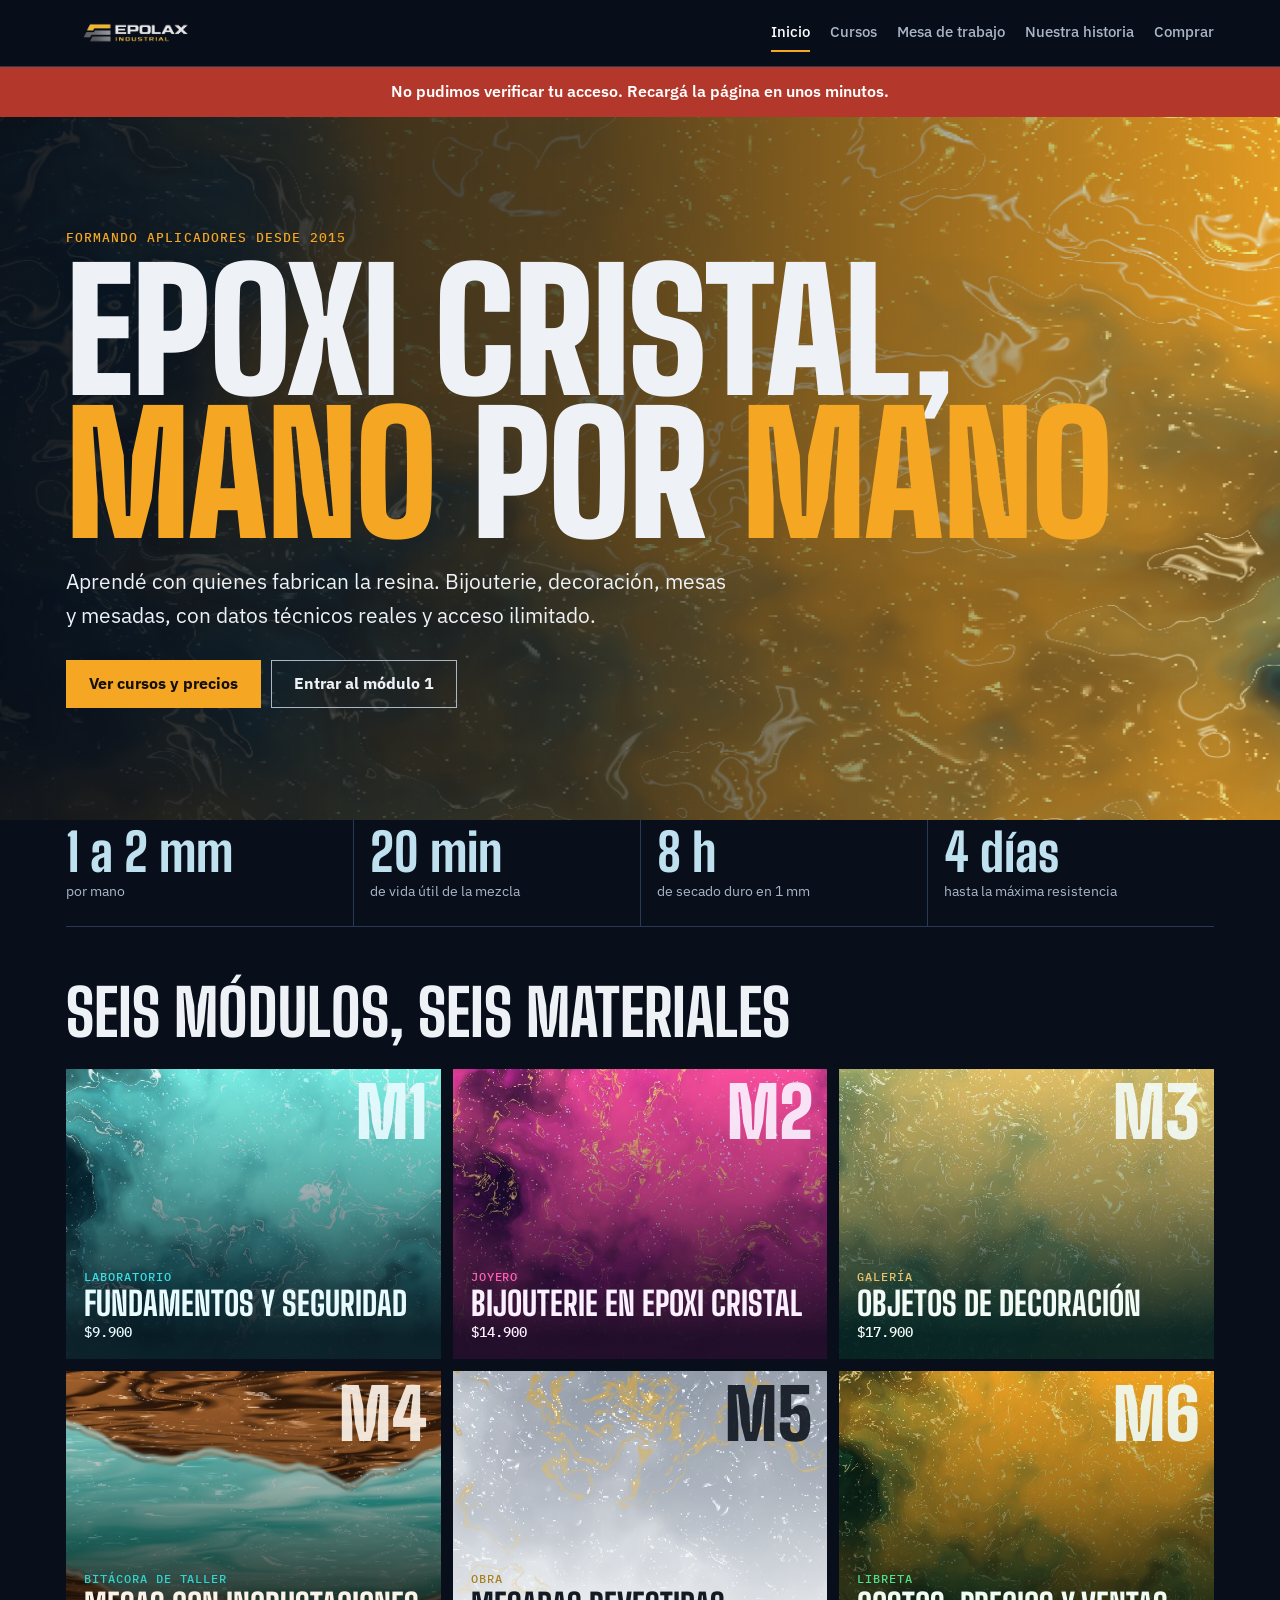
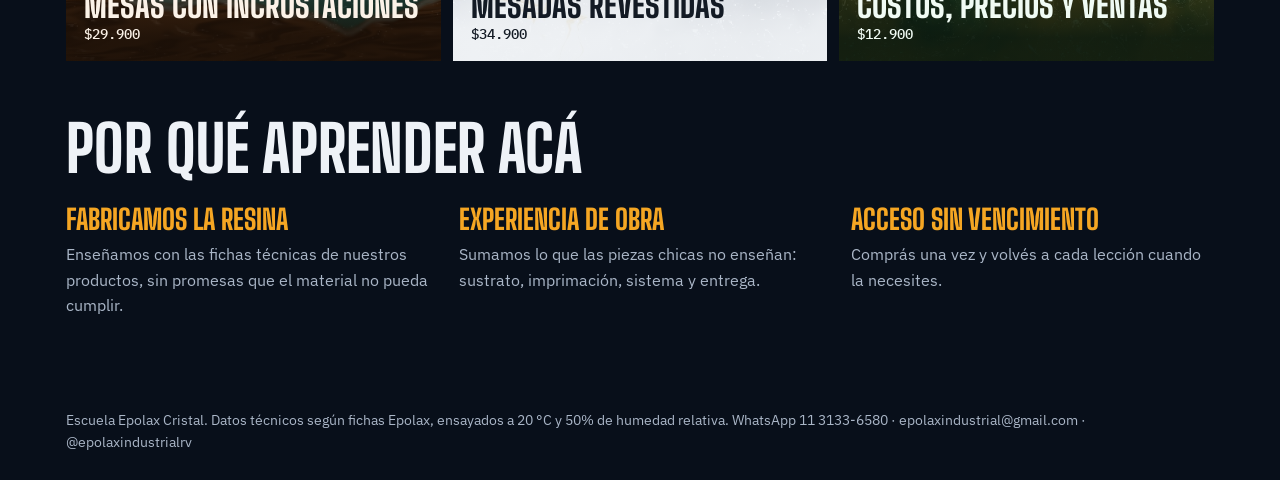
==== commit 1e3f7493: "Apply the technical corrections to the course Updates the encrypted lessons and downloads with the v" ====
--- a/escuela.html
+++ b/escuela.html
@@ -252,7 +252,7 @@
 </footer>
 
 <script>
-const DATOS = {"modulos": [{"id": "m1", "codigo": "M1", "titulo": "Fundamentos y seguridad", "sub": "Lo que tenés que dominar antes de abrir el primer envase", "precio": 9900, "lecciones": [{"titulo": "Qué es el epoxi cristal", "html": "<a class=\"video enlace\" href=\"https://www.instagram.com/reel/DXetxH6DhAG/\" target=\"_blank\" rel=\"noopener\"><span class=\"play\" aria-hidden=\"true\"><\/span><span><strong>Resina epoxi cristalina en detalle<\/strong><small>Ver en Instagram<\/small><\/span><\/a><p>La resina epoxi es un sistema de dos componentes. El <strong>componente A<\/strong> es la resina y el <strong>componente B<\/strong> es el endurecedor. Al mezclarlos empieza una reacción química que los convierte en un sólido. No seca por evaporación, como una pintura: cura.<\/p><p>Eso explica tres reglas de todo el curso:<\/p><ul><li>Si la proporción está mal, parte del material queda sin reaccionar y la pieza queda blanda o pegajosa.<\/li><li>La reacción genera calor. Cuanto más material junto, más calor.<\/li><li>Una vez que empieza, no se detiene. Solo podés trabajar a tiempo.<\/li><\/ul><section class=\"bloque\"><h3>Qué vas a encontrar en el mercado<\/h3><div class=\"tabla\"><table><thead><tr><th scope=\"col\">Tipo<\/th><th scope=\"col\">Para qué sirve<\/th><th scope=\"col\">Dónde se equivoca la gente<\/th><\/tr><\/thead><tbody><tr><td>Epoxi de revestimiento<\/td><td>Capas finas: mesas, bandejas, cuadros, mesadas<\/td><td>Usarla para coladas gruesas: se recalienta<\/td><\/tr><tr><td>Epoxi de colada gruesa<\/td><td>Mesas río y moldes profundos<\/td><td>Apurarla: cura más lento y hay que esperarla<\/td><\/tr><tr><td>Resina UV<\/td><td>Bijouterie muy chica; cura con lámpara<\/td><td>Usarla en piezas gruesas u opacas: no cura por dentro<\/td><\/tr><tr><td>Resina poliéster<\/td><td>Piezas técnicas y náutica<\/td><td>Usarla en interiores: olor fuerte y contracción<\/td><\/tr><\/tbody><\/table><\/div><aside class=\"nota nF\"><b>Mirá la ficha técnica<\/b><p><strong>Resina Epoxi Cristal<\/strong> es un epoxi de revestimiento, de dos componentes y sin solventes. Se aplica en manos de <strong>1 a 2 mm<\/strong>. Todo este módulo trabaja con esa medida. Antes de comprar cualquier resina, buscá en su ficha la mezcla, la vida útil, el espesor por mano y el curado.<\/p><\/aside><\/section><section class=\"bloque\"><h3>Vocabulario de taller<\/h3><div class=\"tabla\"><table><thead><tr><th scope=\"col\">Palabra<\/th><th scope=\"col\">Qué significa<\/th><\/tr><\/thead><tbody><tr><td>Pot life<\/td><td>Tiempo que la mezcla sigue trabajable dentro del vaso<\/td><\/tr><tr><td>Exotermia<\/td><td>Calor que genera la reacción<\/td><\/tr><tr><td>Colada<\/td><td>Vertido de resina<\/td><\/tr><tr><td>Curado<\/td><td>Proceso hasta alcanzar la dureza final<\/td><\/tr><tr><td>Ventana de repintado<\/td><td>Lapso en que una capa nueva se une químicamente a la anterior sin lijar<\/td><\/tr><tr><td>Doming<\/td><td>Capa con efecto gota, abombada, que se sostiene por tensión superficial<\/td><\/tr><tr><td>Blush<\/td><td>Película cerosa que aparece con humedad o frío<\/td><\/tr><tr><td>Imprimación<\/td><td>Primera mano que sella el sustrato y mejora la adherencia<\/td><\/tr><\/tbody><\/table><\/div><\/section>"}, {"titulo": "Seguridad primero", "html": ""}, {"titulo": "Tu lugar y tus herramientas", "html": ""}, {"titulo": "Mezcla perfecta", "html": ""}, {"titulo": "Colada, burbujas y curado", "html": ""}, {"titulo": "Color e inclusiones", "html": ""}, {"titulo": "Terminaciones y limpieza", "html": ""}, {"titulo": "Diagnóstico de problemas", "html": ""}, {"titulo": "Práctica del módulo", "html": ""}]}, {"id": "m2", "codigo": "M2", "titulo": "Bijouterie en epoxi cristal", "sub": "Aros, dijes, anillos y moldes hechos en casa", "precio": 14900, "lecciones": [{"titulo": "Qué hace vendible a una pieza", "html": ""}, {"titulo": "Moldes: comprados, caseros y sin molde", "html": ""}, {"titulo": "Técnica de colada chica", "html": ""}, {"titulo": "Proyectos de la colección", "html": ""}, {"titulo": "Armado, herrajes y presentación", "html": ""}, {"titulo": "Costo y práctica", "html": ""}]}, {"id": "m3", "codigo": "M3", "titulo": "Objetos de decoración", "sub": "Posavasos, bandejas, relojes, letras, lámparas y cuadros", "precio": 17900, "lecciones": [{"titulo": "Elegí qué producir", "html": ""}, {"titulo": "Bases y sustratos", "html": ""}, {"titulo": "Posavasos terrazo y mármol", "html": ""}, {"titulo": "Bandeja agatada", "html": ""}, {"titulo": "Reloj de pared", "html": ""}, {"titulo": "Letras con flores", "html": ""}, {"titulo": "Lámpara con luz LED", "html": ""}, {"titulo": "Cuadro de pouring", "html": ""}, {"titulo": "Práctica y costos", "html": ""}]}, {"id": "m4", "codigo": "M4", "titulo": "Mesas con incrustaciones", "sub": "De la tapa y el marco a la terminación final", "precio": 29900, "lecciones": [{"titulo": "Elegí el proceso correcto", "html": ""}, {"titulo": "Diseñar la mesa y calcular", "html": ""}, {"titulo": "Tapa y objetos", "html": ""}, {"titulo": "Marco sin fugas", "html": ""}, {"titulo": "Las manos, paso a paso", "html": ""}, {"titulo": "¿Y la mesa río?", "html": ""}, {"titulo": "Terminación", "html": ""}, {"titulo": "Patas, entrega y cuidados", "html": ""}, {"titulo": "Plan de trabajo y práctica", "html": ""}]}, {"id": "m5", "codigo": "M5", "titulo": "Mesadas revestidas", "sub": "Diagnóstico, sistema, efecto mármol y entrega de obra", "precio": 34900, "lecciones": [{"titulo": "Pensá en sistema, no en producto", "html": ""}, {"titulo": "Diagnóstico de la mesada", "html": ""}, {"titulo": "Protección de la obra y seguridad", "html": ""}, {"titulo": "Preparación e imprimación", "html": ""}, {"titulo": "Calcular material", "html": ""}, {"titulo": "Color y efecto mármol", "html": ""}, {"titulo": "Capa cristal y protección final", "html": ""}, {"titulo": "Entrega, garantía y cuidados", "html": ""}, {"titulo": "Cronograma de obra", "html": ""}]}, {"id": "m6", "codigo": "M6", "titulo": "Costos, precios y ventas", "sub": "Cómo cobrar bien tu trabajo y conseguir clientes", "precio": 12900, "lecciones": [{"titulo": "Por qué tantos cobran de menos", "html": ""}, {"titulo": "Costo real de una pieza", "html": ""}, {"titulo": "Fórmula de precio", "html": ""}, {"titulo": "Presupuestar una obra", "html": ""}, {"titulo": "Cómo mostrar tu trabajo", "html": ""}, {"titulo": "Cómo vender", "html": ""}, {"titulo": "Formalidad", "html": ""}, {"titulo": "Plan de 30 días", "html": ""}]}]};
+const DATOS = {"modulos": [{"id": "m1", "codigo": "M1", "titulo": "Fundamentos y seguridad", "sub": "Lo que tenés que dominar antes de abrir el primer envase", "precio": 9900, "lecciones": [{"titulo": "Qué es el epoxi cristal", "html": "<a class=\"video enlace\" href=\"https://www.instagram.com/reel/DXetxH6DhAG/\" target=\"_blank\" rel=\"noopener\"><span class=\"play\" aria-hidden=\"true\"><\/span><span><strong>Resina epoxi cristalina en detalle<\/strong><small>Ver en Instagram<\/small><\/span><\/a><p>La resina epoxi es un sistema de dos componentes. El <strong>componente A<\/strong> es la resina y el <strong>componente B<\/strong> es el endurecedor. Al mezclarlos empieza una reacción química que los convierte en un sólido. No seca por evaporación, como una pintura: cura.<\/p><p>Eso explica tres reglas de todo el curso:<\/p><ul><li>Si la proporción está mal, parte del material queda sin reaccionar y la pieza queda blanda o pegajosa.<\/li><li>La reacción genera calor. Cuanto más material junto, más calor.<\/li><li>Una vez que empieza, no se detiene. Solo podés trabajar a tiempo.<\/li><\/ul><section class=\"bloque\"><h3>Qué vas a encontrar en el mercado<\/h3><div class=\"tabla\"><table><thead><tr><th scope=\"col\">Tipo<\/th><th scope=\"col\">Para qué sirve<\/th><th scope=\"col\">Dónde se equivoca la gente<\/th><\/tr><\/thead><tbody><tr><td>Epoxi de revestimiento<\/td><td>Capas finas: mesas, bandejas, cuadros, mesadas<\/td><td>Usarla para coladas gruesas: se recalienta<\/td><\/tr><tr><td>Epoxi de colada gruesa<\/td><td>Mesas río y moldes profundos<\/td><td>Apurarla: cura más lento y hay que esperarla<\/td><\/tr><tr><td>Resina UV<\/td><td>Bijouterie muy chica; cura con lámpara<\/td><td>Usarla en piezas gruesas u opacas: no cura por dentro<\/td><\/tr><tr><td>Resina poliéster<\/td><td>Piezas técnicas y náutica<\/td><td>Usarla en interiores: olor fuerte y contracción<\/td><\/tr><\/tbody><\/table><\/div><aside class=\"nota nF\"><b>Mirá la ficha técnica<\/b><p><strong>Resina Epoxi Cristal<\/strong> es un epoxi de revestimiento, de dos componentes y sin solventes. Se aplica en manos de <strong>1 a 2 mm<\/strong>. Todo este módulo trabaja con esa medida. Antes de comprar cualquier resina, buscá en su ficha la mezcla, la vida útil, el espesor por mano y el curado.<\/p><\/aside><\/section><section class=\"bloque\"><h3>Vocabulario de taller<\/h3><div class=\"tabla\"><table><thead><tr><th scope=\"col\">Palabra<\/th><th scope=\"col\">Qué significa<\/th><\/tr><\/thead><tbody><tr><td>Pot life<\/td><td>Tiempo que la mezcla sigue trabajable dentro del vaso<\/td><\/tr><tr><td>Exotermia<\/td><td>Calor que genera la reacción<\/td><\/tr><tr><td>Colada<\/td><td>Vertido de resina<\/td><\/tr><tr><td>Curado<\/td><td>Proceso hasta alcanzar la dureza final<\/td><\/tr><tr><td>Ventana de repintado<\/td><td>Lapso en que una capa nueva se une químicamente a la anterior sin lijar<\/td><\/tr><tr><td>Doming<\/td><td>Capa con efecto gota, abombada, que se sostiene por tensión superficial<\/td><\/tr><tr><td>Blush<\/td><td>Película cerosa que aparece con humedad o frío<\/td><\/tr><tr><td>Imprimación<\/td><td>Primera mano que sella el sustrato y mejora la adherencia<\/td><\/tr><\/tbody><\/table><\/div><\/section>"}, {"titulo": "Seguridad primero", "html": ""}, {"titulo": "Tu lugar y tus herramientas", "html": ""}, {"titulo": "Mezcla perfecta", "html": ""}, {"titulo": "Colada, burbujas y curado", "html": ""}, {"titulo": "Color e inclusiones", "html": ""}, {"titulo": "Terminaciones y limpieza", "html": ""}, {"titulo": "Diagnóstico de problemas", "html": ""}, {"titulo": "Práctica del módulo", "html": ""}]}, {"id": "m2", "codigo": "M2", "titulo": "Bijouterie en epoxi cristal", "sub": "Aros, dijes, anillos y moldes hechos en casa", "precio": 14900, "lecciones": [{"titulo": "Qué hace vendible a una pieza", "html": ""}, {"titulo": "Moldes: comprados, caseros y sin molde", "html": ""}, {"titulo": "Técnica de colada chica", "html": ""}, {"titulo": "Proyectos de la colección", "html": ""}, {"titulo": "Armado, herrajes y presentación", "html": ""}, {"titulo": "Costo y práctica", "html": ""}]}, {"id": "m3", "codigo": "M3", "titulo": "Objetos de decoración", "sub": "Posavasos, bandejas, relojes, letras, lámparas y cuadros", "precio": 17900, "lecciones": [{"titulo": "Elegí qué producir", "html": ""}, {"titulo": "Bases y sustratos", "html": ""}, {"titulo": "Posavasos terrazo y mármol", "html": ""}, {"titulo": "Bandeja agatada", "html": ""}, {"titulo": "Reloj de pared", "html": ""}, {"titulo": "Letras con flores", "html": ""}, {"titulo": "Lámpara con luz LED", "html": ""}, {"titulo": "Cuadro de pouring", "html": ""}, {"titulo": "Práctica y costos", "html": ""}]}, {"id": "m4", "codigo": "M4", "titulo": "Mesas con incrustaciones", "sub": "De la tapa y la mesa río a la terminación final", "precio": 29900, "lecciones": [{"titulo": "Elegí el proceso correcto", "html": ""}, {"titulo": "Diseñar la mesa y calcular", "html": ""}, {"titulo": "Tapa y objetos", "html": ""}, {"titulo": "Marco sin fugas", "html": ""}, {"titulo": "Las manos, paso a paso", "html": ""}, {"titulo": "Mesa río por capas", "html": ""}, {"titulo": "Terminación", "html": ""}, {"titulo": "Patas, entrega y cuidados", "html": ""}, {"titulo": "Plan de trabajo y práctica", "html": ""}]}, {"id": "m5", "codigo": "M5", "titulo": "Mesadas revestidas", "sub": "Diagnóstico, sistema, efecto mármol y entrega de obra", "precio": 34900, "lecciones": [{"titulo": "Pensá en sistema, no en producto", "html": ""}, {"titulo": "Diagnóstico de la mesada", "html": ""}, {"titulo": "Protección de la obra y seguridad", "html": ""}, {"titulo": "Preparación e imprimación", "html": ""}, {"titulo": "Calcular material", "html": ""}, {"titulo": "Color y efecto mármol", "html": ""}, {"titulo": "Capa cristal y protección final", "html": ""}, {"titulo": "Entrega y cuidados", "html": ""}, {"titulo": "Cronograma de obra", "html": ""}]}, {"id": "m6", "codigo": "M6", "titulo": "Costos, precios y ventas", "sub": "Cómo cobrar bien tu trabajo y conseguir clientes", "precio": 12900, "lecciones": [{"titulo": "Por qué tantos cobran de menos", "html": ""}, {"titulo": "Costo real de una pieza", "html": ""}, {"titulo": "Fórmula de precio", "html": ""}, {"titulo": "Presupuestar una obra", "html": ""}, {"titulo": "Cómo mostrar tu trabajo", "html": ""}, {"titulo": "Cómo vender", "html": ""}, {"titulo": "Formalidad", "html": ""}, {"titulo": "Plan de 30 días", "html": ""}]}]};
 const VENTA = "venta" === "venta";
 const PRECIO_CURSO = 84900;
 let conAcceso = !VENTA;
@@ -488,11 +488,11 @@
   <h1 class="titulo chico">Mesa de trabajo</h1>
   <div class="herramientas">
     <section class="panel doble"><h3>Calculadora de manos</h3>
-      <p>Cargá tu pieza. Te dice cuánta resina lleva y qué módulo completa una mano. El ejemplo es un escritorio con marco de 6 mm.</p>
+      <p>Cargá tu pieza. Te dice cuánta resina lleva y cuántas manos necesita. El ejemplo es un escritorio con 1 mm de resina.</p>
       <div class="campos">
         <label for="c-largo">Largo (cm)<input id="c-largo" type="number" min="1" value="120"></label>
         <label for="c-ancho">Ancho (cm)<input id="c-ancho" type="number" min="1" value="60"></label>
-        <label for="c-esp">Espesor total (mm)<input id="c-esp" type="number" min="1" value="6"></label>
+        <label for="c-esp">Espesor total (mm)<input id="c-esp" type="number" min="1" value="1"></label>
       </div>
       <div class="resultado" id="c-res"></div><div class="aviso" id="c-aviso"></div>
     </section>
@@ -568,11 +568,9 @@
     [r.espera + " h", "Espera mínima entre manos"],
   ].map(([a, b]) => `<div><b>${a}</b><span>${b}</span></div>`).join("");
   const aviso = document.getElementById("c-aviso");
-  const pasaColada = v("c-esp") >= 20;
-  aviso.className = "aviso" + (pasaColada || !r.apto ? " mal" : "");
-  if (pasaColada) aviso.textContent = "Con 2 cm o más, usá un producto de colada gruesa. Consultanos antes de comprar.";
-  else if (r.apto) aviso.textContent = `El módulo de ${String(r.apto.peso).replace(".", ",")} kg completa una mano de ${r.apto.mm.toFixed(2).replace(".", ",")} mm. Dentro del rango de 1 a 2 mm.`;
-  else aviso.textContent = "Ningún módulo completo queda entre 1 y 2 mm en esta superficie. Consultanos la relación de A y B antes de fraccionar.";
+  const porMano = r.manos ? r.kg / r.manos : 0;
+  aviso.className = "aviso";
+  aviso.textContent = `Cada mano lleva ${porMano.toFixed(2).replace(".", ",")} kg de mezcla, en relación 2:1: 2 partes de A y 1 de B. Colá por capas, nunca todo de una vez.`;
 }
 function pintarPrecio() {
   const v = (id) => Math.max(Number(document.getElementById(id).value) || 0, 0);
@@ -591,7 +589,7 @@
   const seg = Math.max(Math.ceil(resta / 1000), 0);
   t.textContent = inicioReloj ? `${String(Math.floor(seg / 60)).padStart(2, "0")}:${String(seg % 60).padStart(2, "0")}` : "20:00";
   t.classList.toggle("fin", Boolean(inicioReloj) && seg === 0);
-  document.getElementById("r-ag").innerHTML = [["Secado duro en 1 mm", base + 288e5], ["Última mano sin lijar", base + 864e5], ["Máxima resistencia", base + 3456e5]]
+  document.getElementById("r-ag").innerHTML = [["Secado duro en 1 mm", base + 288e5], ["Mano siguiente, hasta", base + 432e5], ["Máxima resistencia", base + 3456e5]]
     .map(([a, b]) => `<li><span>${a}</span><b>${fechaHora(b)}</b></li>`).join("");
 }
 function iniciarHerramientas() {
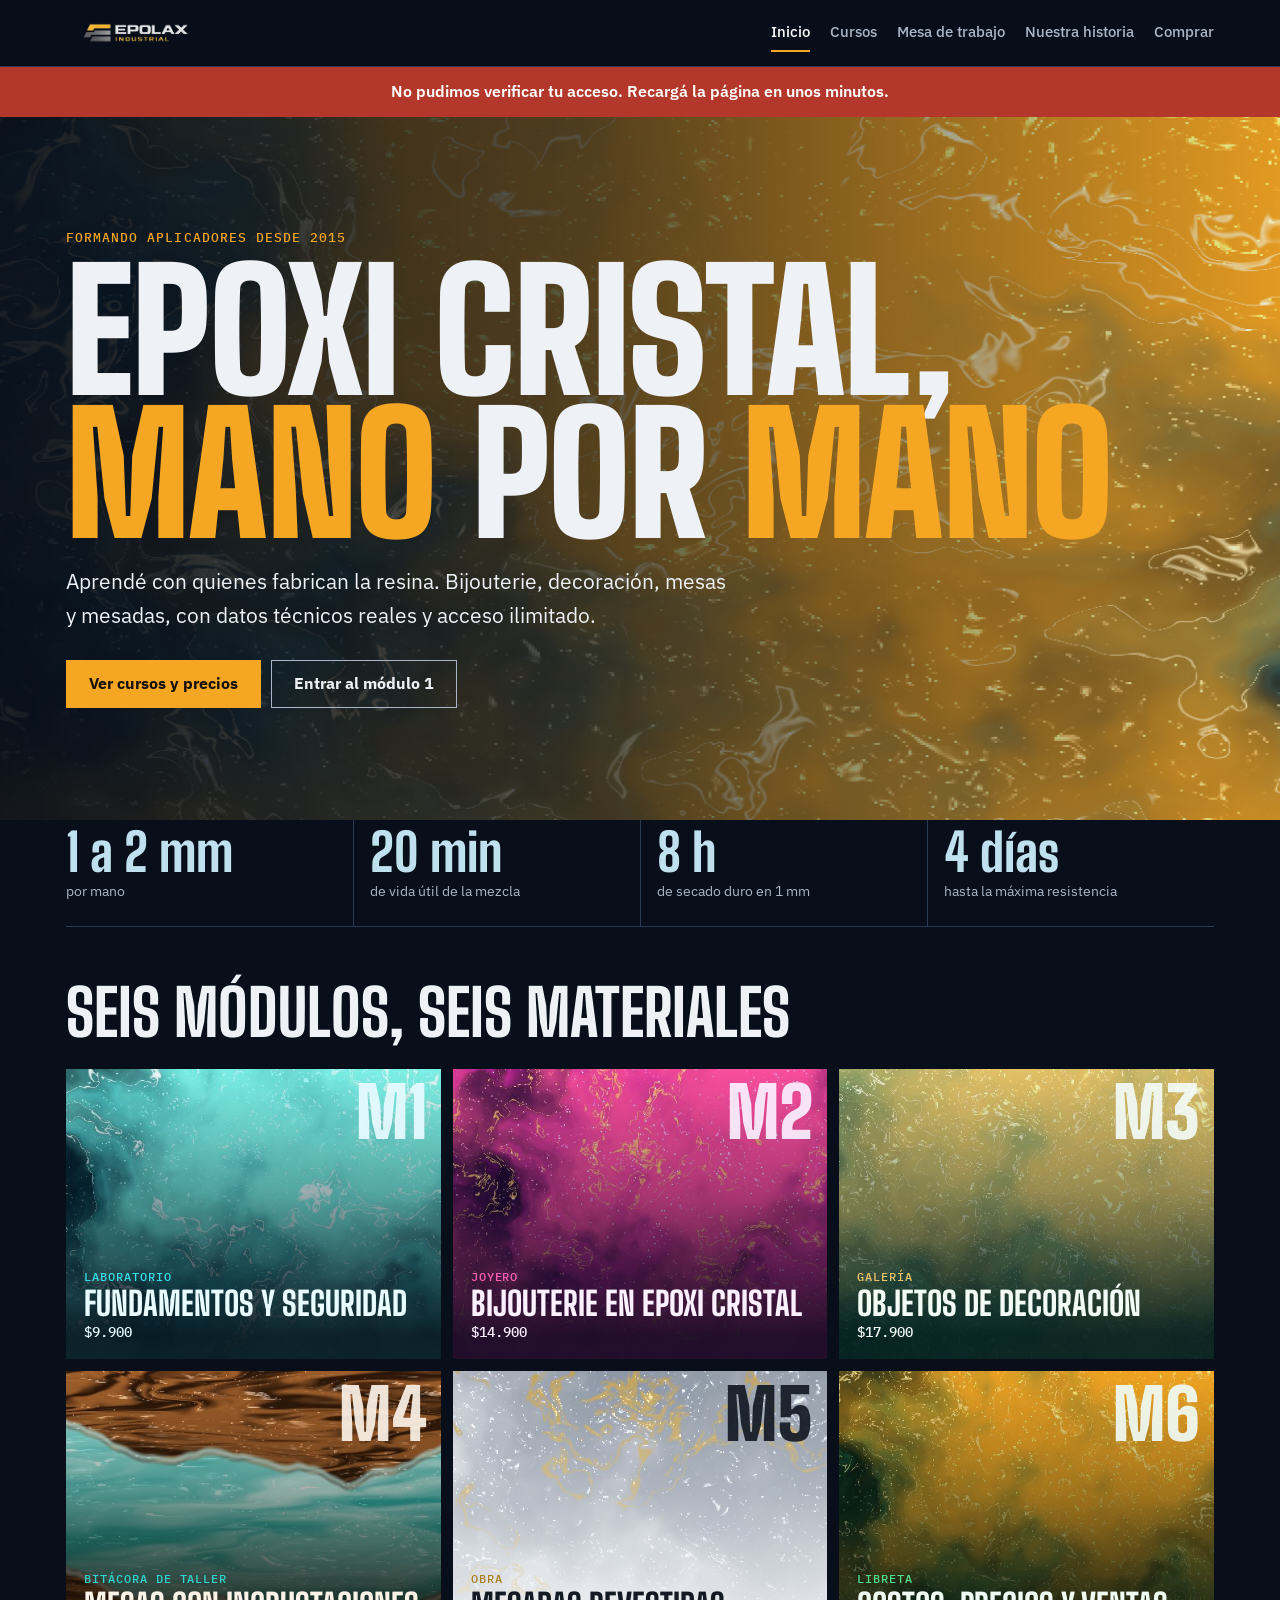
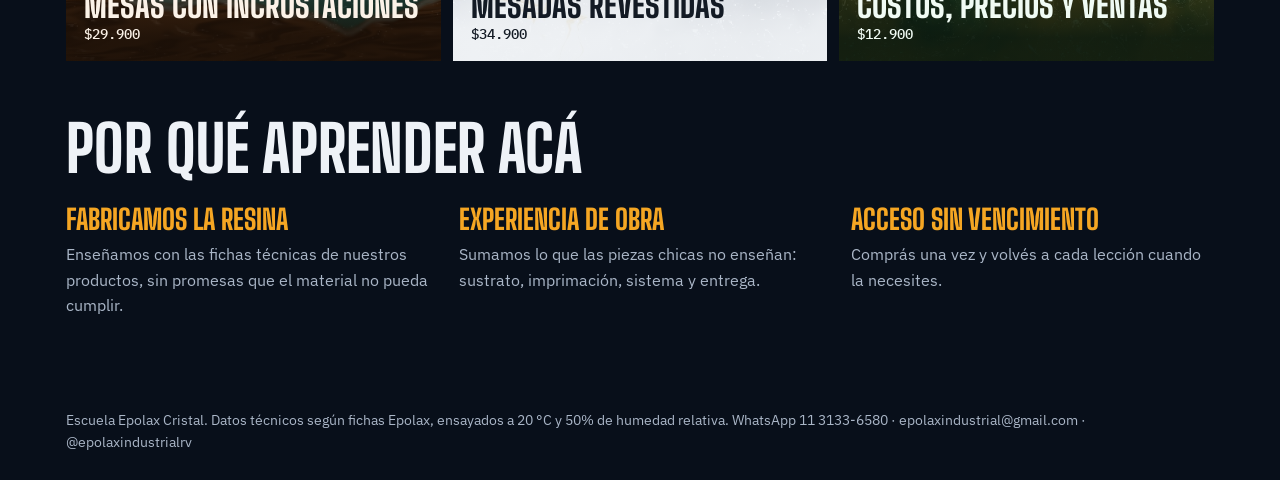
==== commit dcd8f122: "State the 2:1 resin ratio by weight Co-Authored-By: Claude Opus 5.5 <noreply@anthropic.com>" ====
--- a/escuela.html
+++ b/escuela.html
@@ -570,7 +570,7 @@
   const aviso = document.getElementById("c-aviso");
   const porMano = r.manos ? r.kg / r.manos : 0;
   aviso.className = "aviso";
-  aviso.textContent = `Cada mano lleva ${porMano.toFixed(2).replace(".", ",")} kg de mezcla, en relación 2:1: 2 partes de A y 1 de B. Colá por capas, nunca todo de una vez.`;
+  aviso.textContent = `Cada mano lleva ${Math.round(porMano * 2000 / 3)} g de A y ${Math.round(porMano * 1000 / 3)} g de B, por peso. Colá por capas, nunca todo de una vez.`;
 }
 function pintarPrecio() {
   const v = (id) => Math.max(Number(document.getElementById(id).value) || 0, 0);
